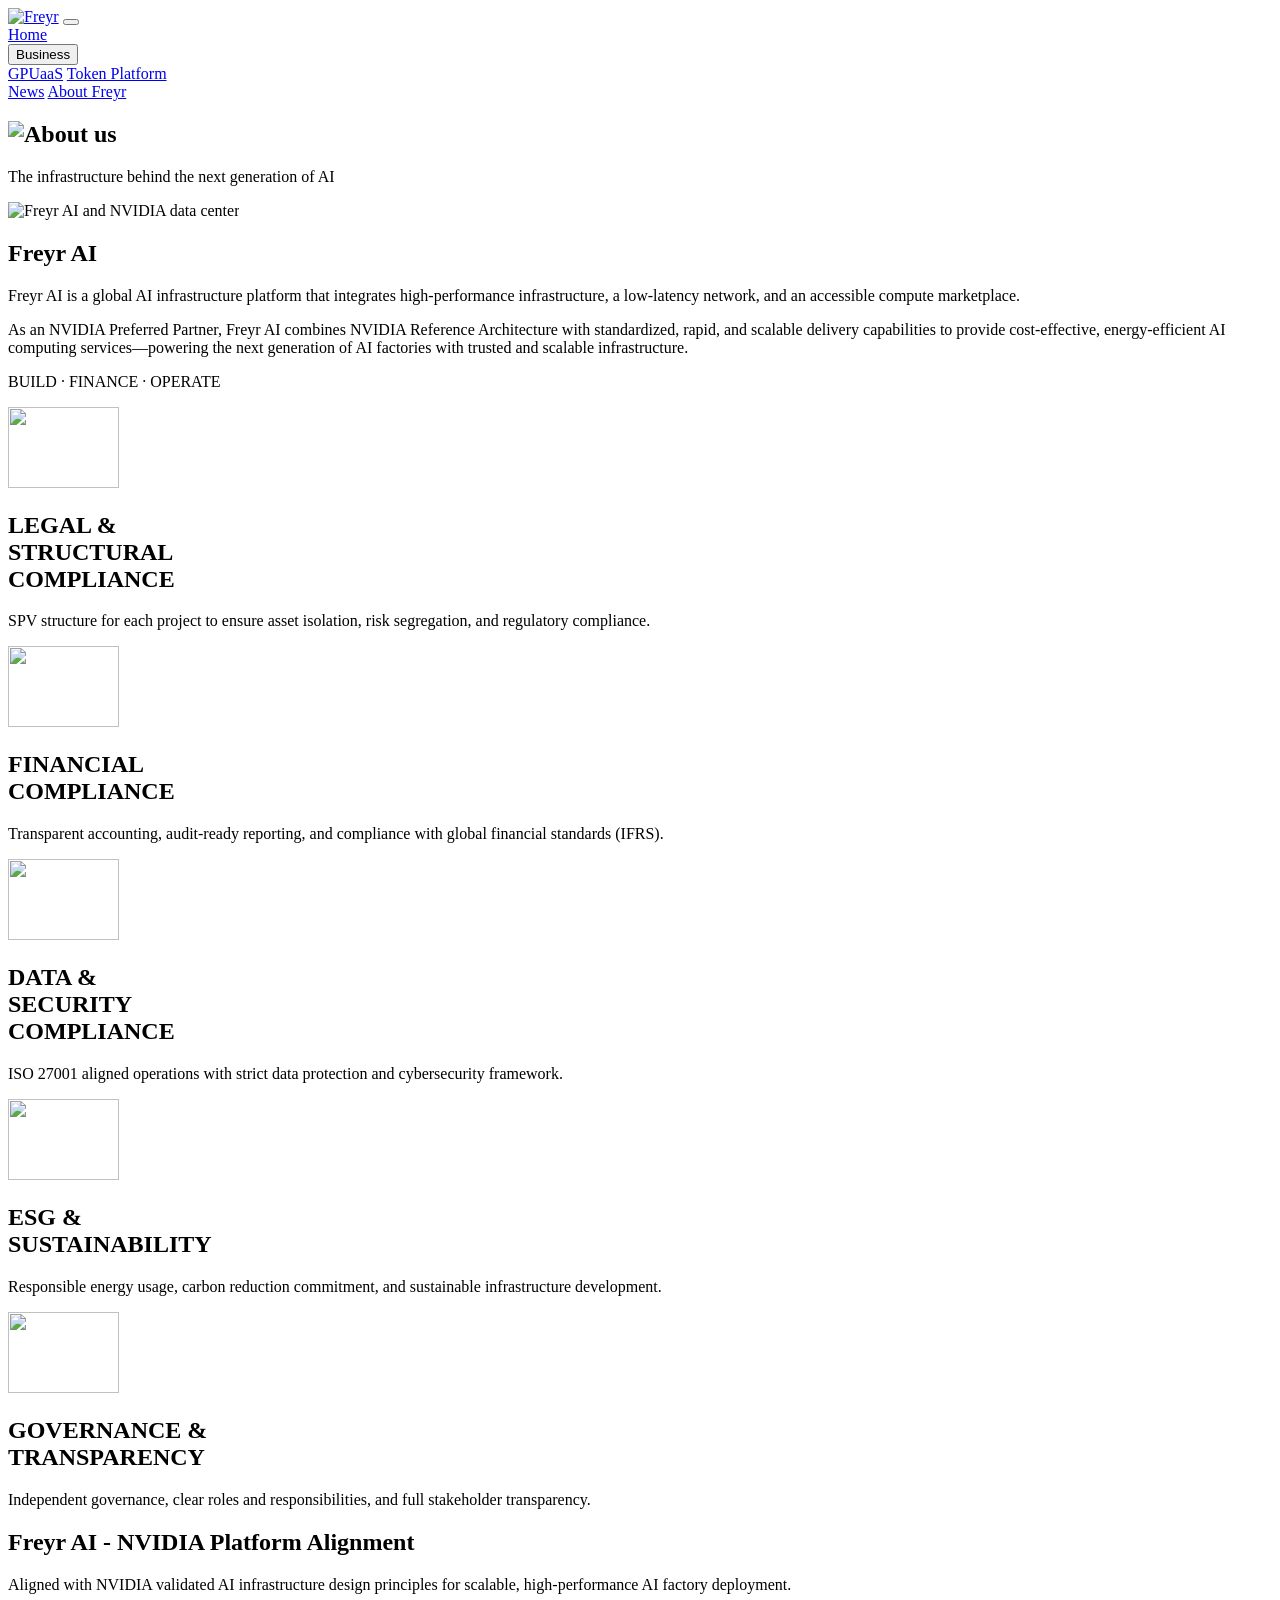
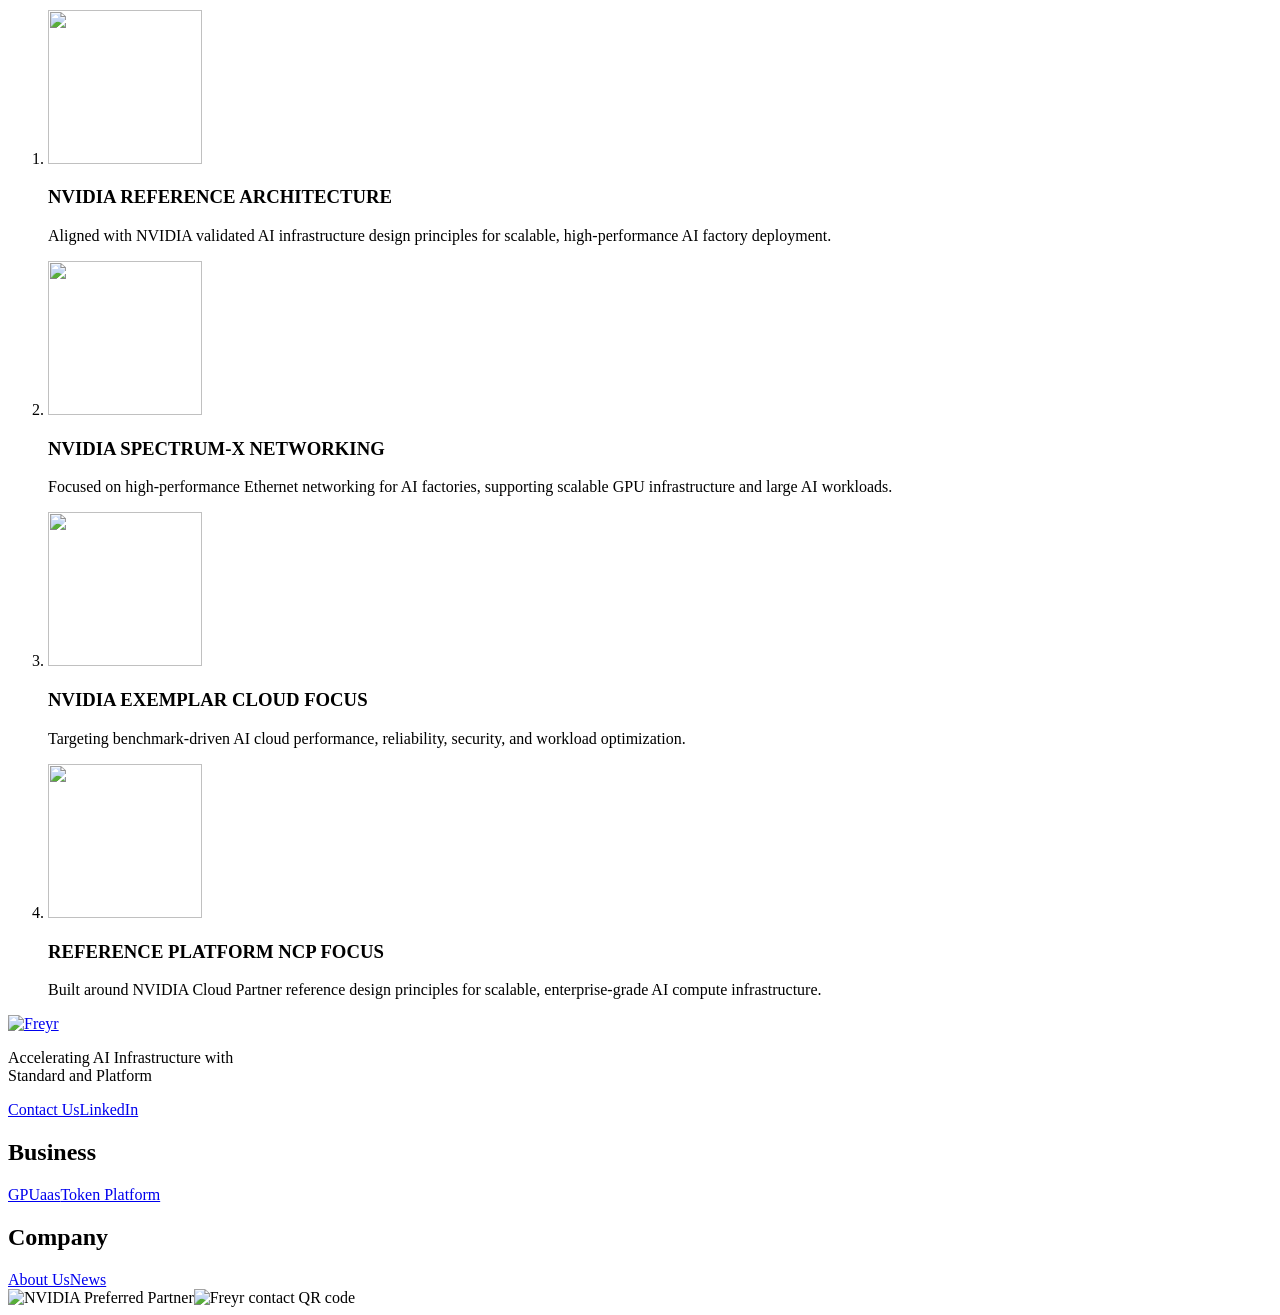
==== about/index.html @ fc3ef9f0 "feat: hide investors navigation links" ====
<!doctype html>
<html lang="en">
  <head>
    <meta charset="UTF-8">
    <meta name="viewport" content="width=device-width, initial-scale=1">
    <meta name="description" content="About Freyr AI and its NVIDIA-aligned infrastructure platform.">
    <title>About Us - Freyr AI</title>
    <link rel="icon" href="../public/favicon-logo.png" type="image/png">
    <link rel="icon" href="../public/favicon-light.png" type="image/png" media="(prefers-color-scheme: light)">
    <link rel="icon" href="../public/favicon-dark.png" type="image/png" media="(prefers-color-scheme: dark)">
    <link rel="stylesheet" href="../styles.css?v=20260804-1">
    <script src="../script.js?v=20260731-1" defer></script>
  </head>
  <body>
    <header class="siteHeader">
      <a class="brand" href="../" aria-label="Freyr home"><img src="../public/design/logo.png" width="250" height="57" alt="Freyr"></a>
      <button class="menuToggle" type="button" aria-expanded="false" aria-controls="main-navigation" aria-label="Open navigation"><span></span><span></span><span></span></button>
      <nav id="main-navigation" aria-label="Main navigation">
        <a href="../">Home</a>
        <div class="navBusiness">
          <button class="businessToggle" type="button" aria-expanded="false">Business <span aria-hidden="true"></span></button>
          <div class="businessSubnav">
            <a href="../business/gpuaas/">GPUaaS</a>
            <a href="https://www.token-exchange-ai.com/" target="_blank" rel="noopener">Token Platform</a>
          </div>
        </div>
        <a href="../news/">News</a>
        <a class="active" href="./">About Freyr</a>
      </nav>
    </header>
    <main>
      <section class="pageIntro aboutIntro">
        <div class="pageTitleLockup">
          <h1 class="imageTitle"><img src="../public/design/about-us-title.png" width="559" height="77" alt="About us"></h1>
          <p class="pageTitleTagline">The infrastructure behind the next generation of AI</p>
        </div>
      </section>
      <section class="aboutOverview contentWidth">
        <img src="../public/design/about-building.jpg" width="558" height="624" alt="Freyr AI and NVIDIA data center" loading="eager">
        <div>
          <h2>Freyr AI</h2>
          <p>Freyr AI is a global AI infrastructure platform that integrates high-performance infrastructure, a low-latency network, and an accessible compute marketplace.</p>
          <p>As an NVIDIA Preferred Partner, Freyr AI combines NVIDIA Reference Architecture with standardized, rapid, and scalable delivery capabilities to provide cost-effective, energy-efficient AI computing services—powering the next generation of AI factories with trusted and scalable infrastructure.</p>
          <p class="letterline">BUILD · FINANCE · OPERATE</p>
        </div>
      </section>
      <section class="complianceBand" aria-label="Compliance and governance">
        <article><img src="../public/design/compliance-legal.png" width="111" height="81" alt=""><h2>LEGAL &amp;<br>STRUCTURAL<br>COMPLIANCE</h2><p>SPV structure for each project to ensure asset isolation, risk segregation, and regulatory compliance.</p></article>
        <article><img src="../public/design/compliance-financial.png" width="111" height="81" alt=""><h2>FINANCIAL<br>COMPLIANCE</h2><p>Transparent accounting, audit-ready reporting, and compliance with global financial standards (IFRS).</p></article>
        <article><img src="../public/design/compliance-security.png" width="111" height="81" alt=""><h2>DATA &amp;<br>SECURITY<br>COMPLIANCE</h2><p>ISO 27001 aligned operations with strict data protection and cybersecurity framework.</p></article>
        <article><img src="../public/design/compliance-esg.png" width="111" height="81" alt=""><h2>ESG &amp;<br>SUSTAINABILITY</h2><p>Responsible energy usage, carbon reduction commitment, and sustainable infrastructure development.</p></article>
        <article><img src="../public/design/compliance-governance.png" width="111" height="81" alt=""><h2>GOVERNANCE &amp;<br>TRANSPARENCY</h2><p>Independent governance, clear roles and responsibilities, and full stakeholder transparency.</p></article>
      </section>
      <section class="alignment contentWidth">
        <h2>Freyr AI - NVIDIA Platform Alignment</h2>
        <p>Aligned with NVIDIA validated AI infrastructure design principles for scalable, high-performance AI factory deployment.</p>
        <ol>
          <li><img src="../public/design/alignment-architecture.png" width="154" height="154" alt=""><div><h3>NVIDIA REFERENCE ARCHITECTURE</h3><p>Aligned with NVIDIA validated AI infrastructure design principles for scalable, high-performance AI factory deployment.</p></div></li>
          <li><img src="../public/design/alignment-network.png" width="154" height="154" alt=""><div><h3>NVIDIA SPECTRUM-X NETWORKING</h3><p>Focused on high-performance Ethernet networking for AI factories, supporting scalable GPU infrastructure and large AI workloads.</p></div></li>
          <li><img src="../public/design/alignment-cloud.png" width="154" height="154" alt=""><div><h3>NVIDIA EXEMPLAR CLOUD FOCUS</h3><p>Targeting benchmark-driven AI cloud performance, reliability, security, and workload optimization.</p></div></li>
          <li><img src="../public/design/alignment-platform.png" width="154" height="154" alt=""><div><h3>REFERENCE PLATFORM NCP FOCUS</h3><p>Built around NVIDIA Cloud Partner reference design principles for scalable, enterprise-grade AI compute infrastructure.</p></div></li>
        </ol>
      </section>
    </main>
    <footer class="siteFooter">
      <div class="footerLead"><a href="../"><img src="../public/design/logo-white.png" width="379" height="87" alt="Freyr"></a><p>Accelerating AI Infrastructure with<br>Standard and Platform</p><div class="footerActions"><a href="mailto:contactus@freyrtech.ai">Contact Us</a><a href="https://www.linkedin.com/company/freyr-technology-ai/posts/?feedView=all&amp;viewAsMember=true" target="_blank" rel="noopener">LinkedIn</a></div></div>
      <div class="footerColumn"><h2>Business</h2><a href="../business/gpuaas/">GPUaas</a><a href="https://www.token-exchange-ai.com/" target="_blank" rel="noopener">Token Platform</a></div>
      <div class="footerColumn"><h2>Company</h2><a href="./">About Us</a><a href="../news/">News</a></div>
      <div class="footerPartner"><img class="footerPartnerBadge" src="../public/design/footer-partner.png" width="345" height="132" alt="NVIDIA Preferred Partner" loading="lazy"><img class="footerQr" src="../public/design/contact-qr.jpg" width="345" height="342" alt="Freyr contact QR code" loading="lazy"></div>
    </footer>
  </body>
</html>
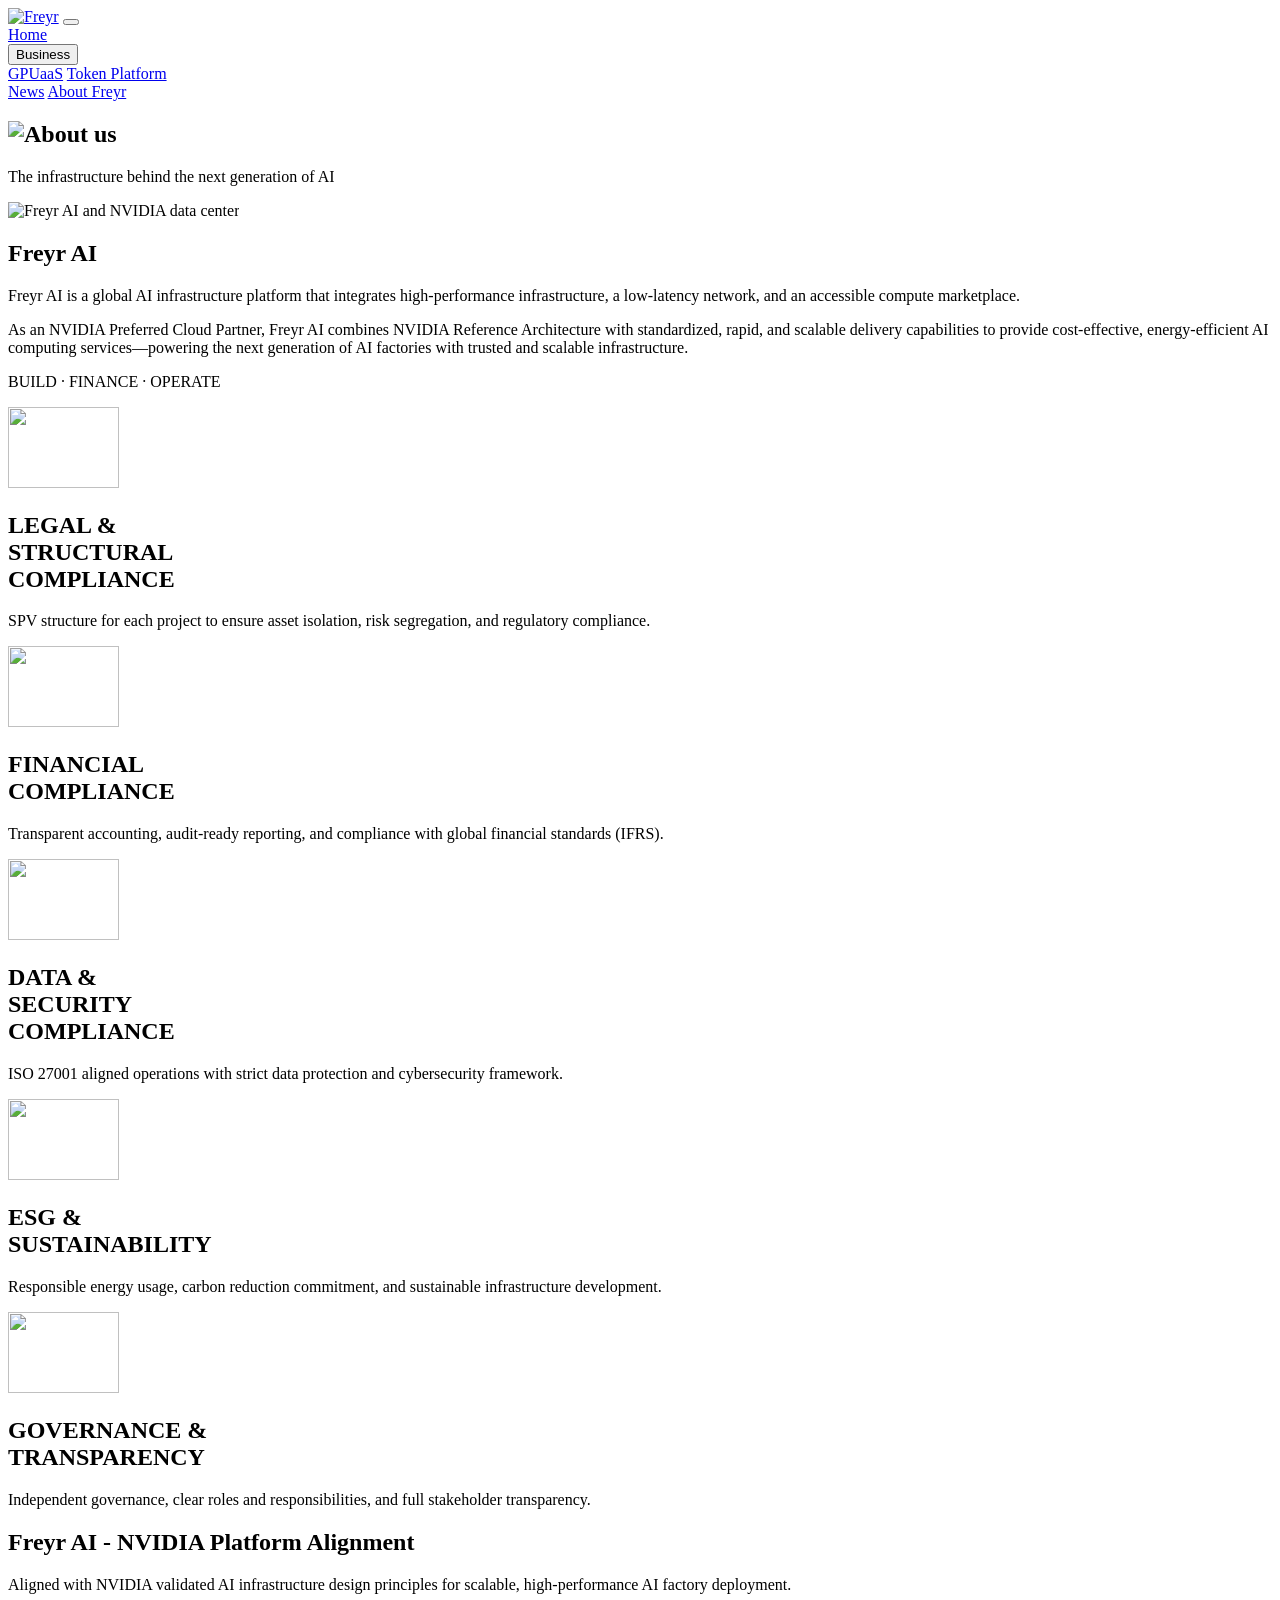
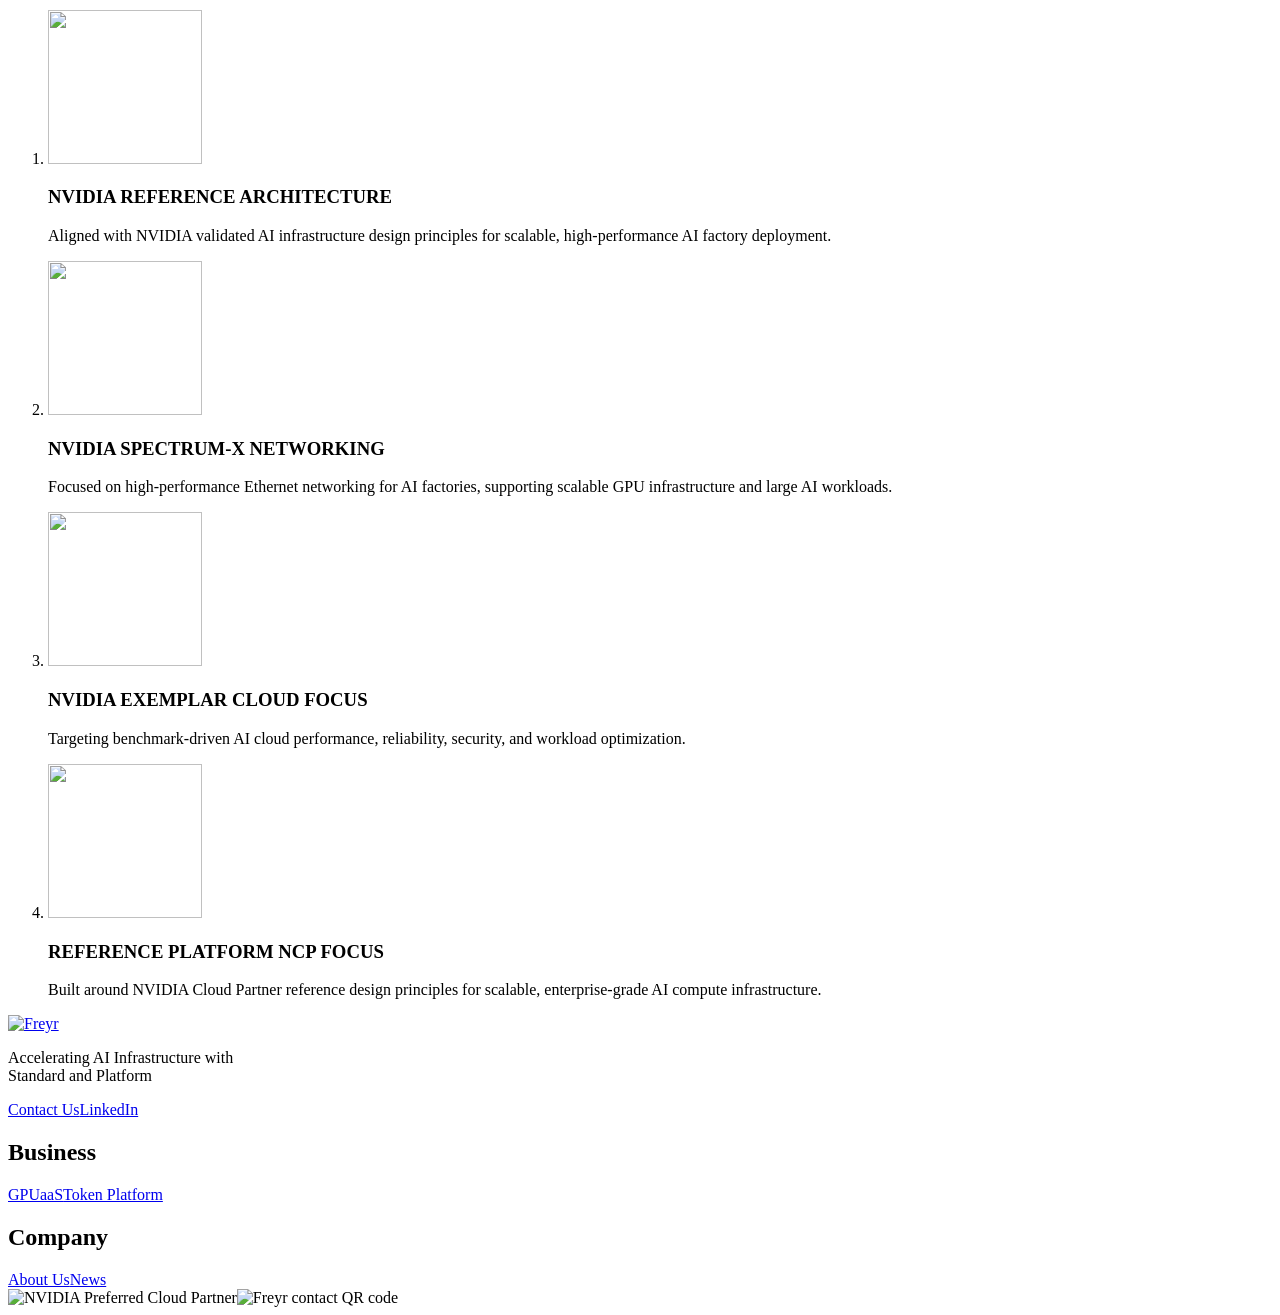
==== commit 127bb01a: "fix: unify NCP tier wording (P1) and correct GPUaaS spelling (P2) - P1: standardize 'NVIDIA Preferre" ====
--- a/about/index.html
+++ b/about/index.html
@@ -40,7 +40,7 @@
         <div>
           <h2>Freyr AI</h2>
           <p>Freyr AI is a global AI infrastructure platform that integrates high-performance infrastructure, a low-latency network, and an accessible compute marketplace.</p>
-          <p>As an NVIDIA Preferred Partner, Freyr AI combines NVIDIA Reference Architecture with standardized, rapid, and scalable delivery capabilities to provide cost-effective, energy-efficient AI computing services—powering the next generation of AI factories with trusted and scalable infrastructure.</p>
+          <p>As an NVIDIA Preferred Cloud Partner, Freyr AI combines NVIDIA Reference Architecture with standardized, rapid, and scalable delivery capabilities to provide cost-effective, energy-efficient AI computing services—powering the next generation of AI factories with trusted and scalable infrastructure.</p>
           <p class="letterline">BUILD · FINANCE · OPERATE</p>
         </div>
       </section>
@@ -64,9 +64,9 @@
     </main>
     <footer class="siteFooter">
       <div class="footerLead"><a href="../"><img src="../public/design/logo-white.png" width="379" height="87" alt="Freyr"></a><p>Accelerating AI Infrastructure with<br>Standard and Platform</p><div class="footerActions"><a href="mailto:contactus@freyrtech.ai">Contact Us</a><a href="https://www.linkedin.com/company/freyr-technology-ai/posts/?feedView=all&amp;viewAsMember=true" target="_blank" rel="noopener">LinkedIn</a></div></div>
-      <div class="footerColumn"><h2>Business</h2><a href="../business/gpuaas/">GPUaas</a><a href="https://www.token-exchange-ai.com/" target="_blank" rel="noopener">Token Platform</a></div>
+      <div class="footerColumn"><h2>Business</h2><a href="../business/gpuaas/">GPUaaS</a><a href="https://www.token-exchange-ai.com/" target="_blank" rel="noopener">Token Platform</a></div>
       <div class="footerColumn"><h2>Company</h2><a href="./">About Us</a><a href="../news/">News</a></div>
-      <div class="footerPartner"><img class="footerPartnerBadge" src="../public/design/footer-partner.png" width="345" height="132" alt="NVIDIA Preferred Partner" loading="lazy"><img class="footerQr" src="../public/design/contact-qr.jpg" width="345" height="342" alt="Freyr contact QR code" loading="lazy"></div>
+      <div class="footerPartner"><img class="footerPartnerBadge" src="../public/design/footer-partner.png" width="345" height="132" alt="NVIDIA Preferred Cloud Partner" loading="lazy"><img class="footerQr" src="../public/design/contact-qr.jpg" width="345" height="342" alt="Freyr contact QR code" loading="lazy"></div>
     </footer>
   </body>
 </html>
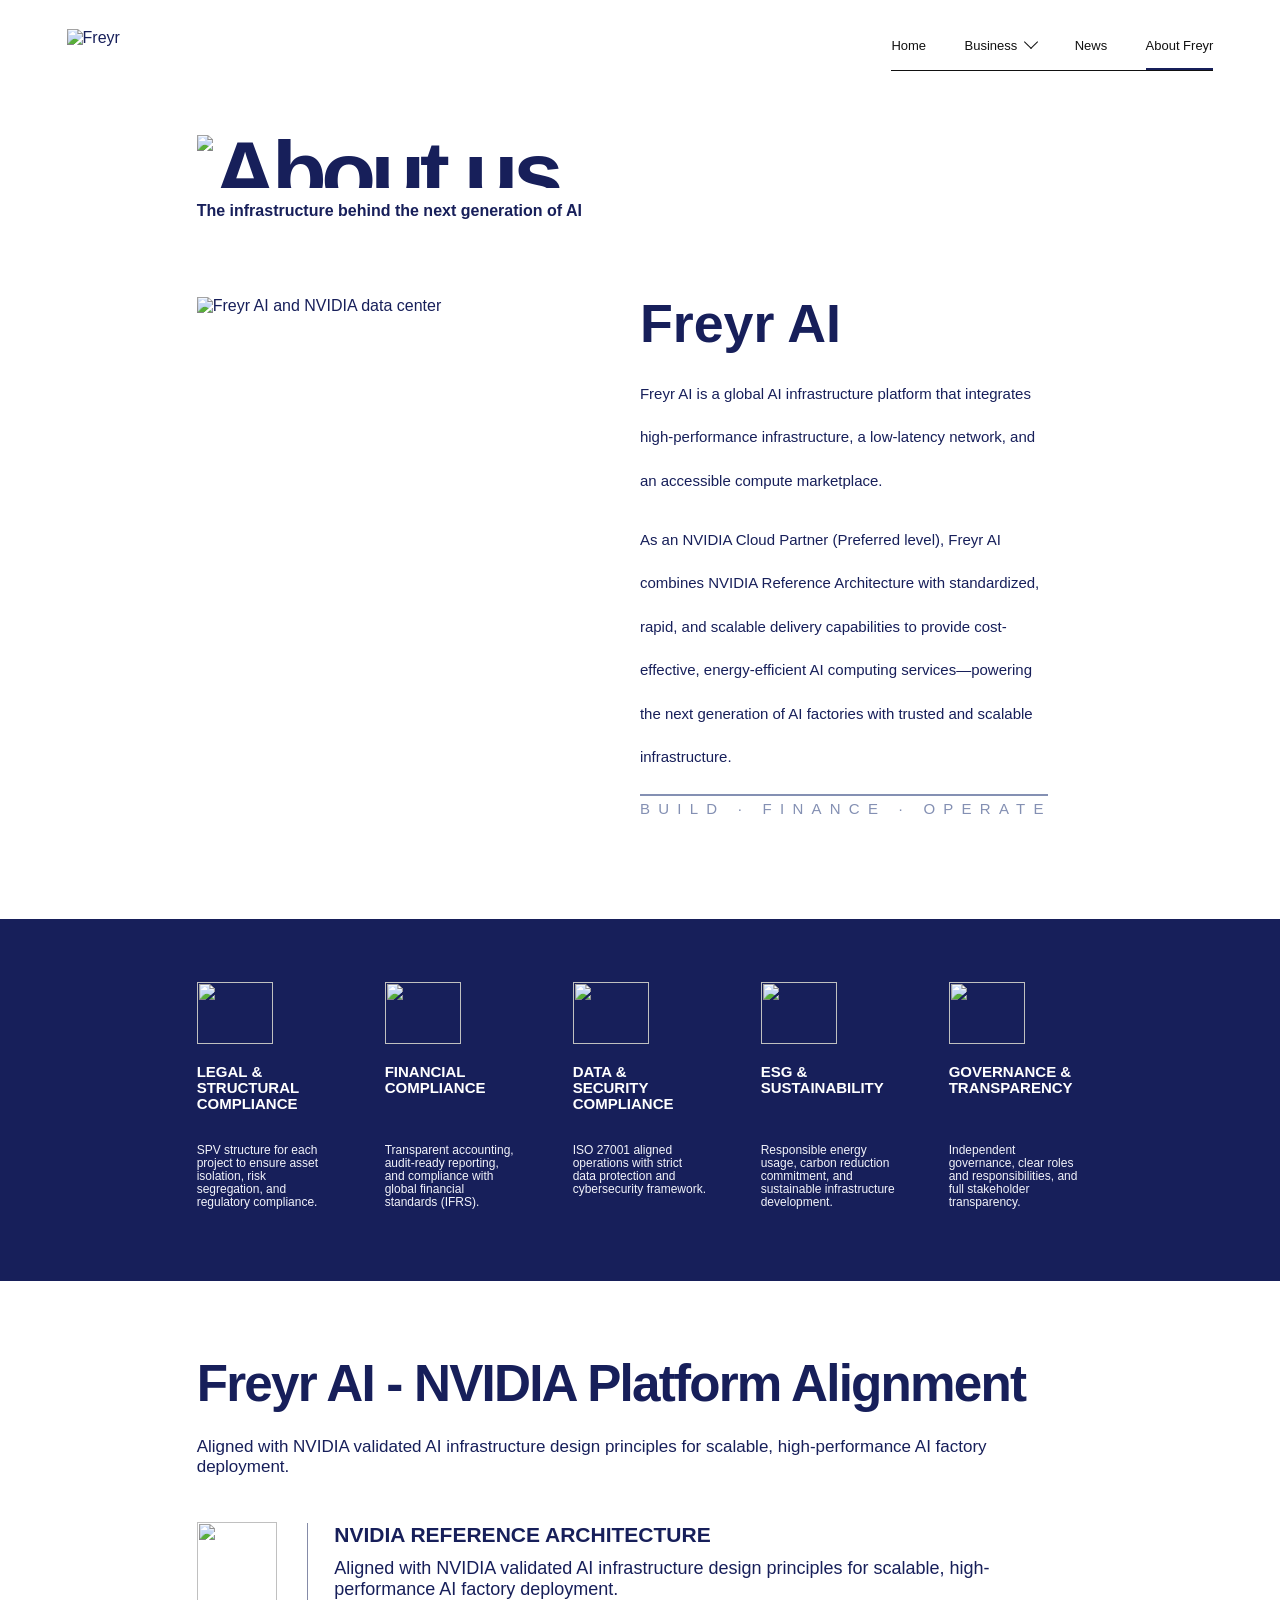
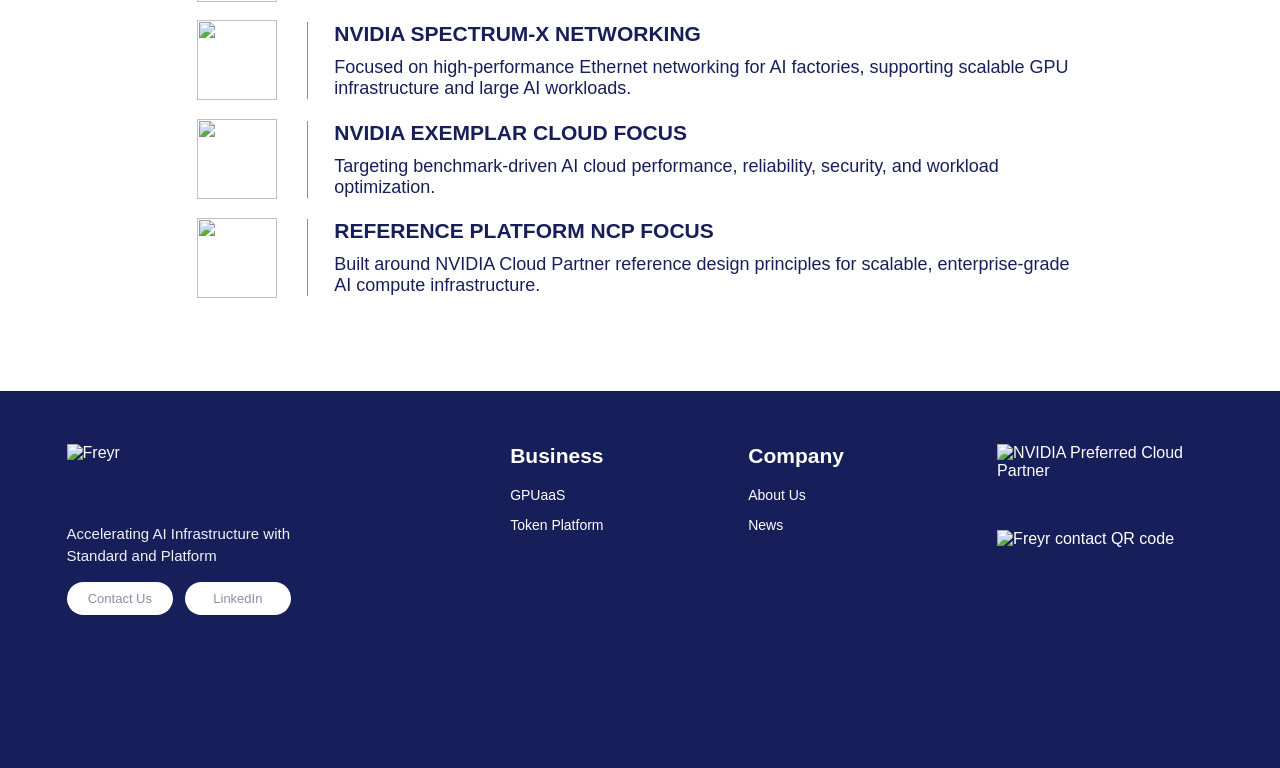
==== commit 9320af34: "Update About page partner wording to NVIDIA Cloud Partner (Preferred level)" ====
--- a/about/index.html
+++ b/about/index.html
@@ -40,7 +40,7 @@
         <div>
           <h2>Freyr AI</h2>
           <p>Freyr AI is a global AI infrastructure platform that integrates high-performance infrastructure, a low-latency network, and an accessible compute marketplace.</p>
-          <p>As an NVIDIA Preferred Cloud Partner, Freyr AI combines NVIDIA Reference Architecture with standardized, rapid, and scalable delivery capabilities to provide cost-effective, energy-efficient AI computing services—powering the next generation of AI factories with trusted and scalable infrastructure.</p>
+          <p>As an NVIDIA Cloud Partner (Preferred level), Freyr AI combines NVIDIA Reference Architecture with standardized, rapid, and scalable delivery capabilities to provide cost-effective, energy-efficient AI computing services—powering the next generation of AI factories with trusted and scalable infrastructure.</p>
           <p class="letterline">BUILD · FINANCE · OPERATE</p>
         </div>
       </section>
--- a/styles.css
+++ b/styles.css
@@ -0,0 +1,1208 @@
+/* Alimama Agile © Taobao (China) Software Co., Ltd.; see public/fonts/AlimamaAgileVF-LICENSE.txt. */
+@font-face {
+  font-family: "Alimama Agile";
+  src: url("./public/fonts/AlimamaAgileVF-Upright.woff2") format("woff2");
+  font-style: normal;
+  font-weight: 100 700;
+  font-display: swap;
+}
+
+:root {
+  --ink: #171f5a;
+  --ink-deep: #11194e;
+  --muted: #626987;
+  --soft: #f1f2f7;
+  --line: #d7d9e4;
+  --page: min(100% - 104px, 1330px);
+}
+
+* { box-sizing: border-box; }
+html { scroll-behavior: smooth; }
+body {
+  margin: 0;
+  background: #fff;
+  color: var(--ink);
+  font-family: "Alimama Agile", Arial, Helvetica, sans-serif;
+  font-style: normal;
+  font-weight: 300;
+  font-variation-settings: "slnt" 0;
+  -webkit-font-smoothing: antialiased;
+}
+a { color: inherit; text-decoration: none; }
+button { color: inherit; font: inherit; font-weight: 400; }
+h1, h2, h3, strong, b { font-weight: 700; }
+em, i { font-variation-settings: "slnt" 12; }
+img { display: block; max-width: 100%; }
+.contentWidth { width: var(--page); margin-inline: auto; }
+
+.siteHeader {
+  position: relative;
+  z-index: 50;
+  display: grid;
+  min-height: 150px;
+  grid-template-columns: 1fr auto;
+  align-items: start;
+  padding: 0 max(5.2vw, 32px);
+  background: #fff;
+}
+.brand { margin-top: 43px; }
+.brand img { width: 250px; height: auto; }
+.siteHeader nav {
+  display: flex;
+  min-height: 68px;
+  align-items: flex-start;
+  gap: clamp(34px, 3vw, 64px);
+  margin-top: 33px;
+  border-bottom: 1px solid #111;
+  font-weight: 400;
+}
+.siteHeader nav > a,
+.businessToggle {
+  display: flex;
+  min-height: 68px;
+  align-items: center;
+  padding: 0;
+  border: 0;
+  border-bottom: 2px solid transparent;
+  background: transparent;
+  color: #111;
+  cursor: pointer;
+  font-size: 16px;
+  white-space: nowrap;
+}
+.siteHeader nav > a:hover,
+.siteHeader nav > a:focus-visible,
+.siteHeader nav > a.active,
+.activeGroup > .businessToggle { border-bottom-color: var(--ink); }
+.navBusiness { position: relative; }
+.businessToggle { gap: 9px; }
+.businessToggle span {
+  width: 10px;
+  height: 10px;
+  border-right: 1.5px solid currentColor;
+  border-bottom: 1.5px solid currentColor;
+  transform: translateY(-3px) rotate(45deg);
+  transition: transform .2s ease;
+}
+.businessToggle[aria-expanded="true"] span { transform: translateY(3px) rotate(225deg); }
+.businessSubnav {
+  position: absolute;
+  top: calc(100% + 1px);
+  left: 50%;
+  display: grid;
+  min-width: 190px;
+  padding: 12px 0;
+  border: 1px solid #e1e2e8;
+  border-radius: 0 0 7px 7px;
+  opacity: 0;
+  visibility: hidden;
+  background: rgba(255, 255, 255, .98);
+  box-shadow: 0 14px 28px rgba(21, 30, 83, .1);
+  pointer-events: none;
+  transform: translate(-50%, -7px);
+  transition: opacity .18s ease, transform .18s ease, visibility .18s ease;
+}
+.navBusiness.isOpen .businessSubnav {
+  opacity: 1;
+  visibility: visible;
+  pointer-events: auto;
+  transform: translate(-50%, 0);
+}
+.businessSubnav a {
+  padding: 11px 22px;
+  color: #111;
+  font-size: 15px;
+  font-weight: 400;
+  text-align: center;
+}
+.businessSubnav a:hover,
+.businessSubnav a:focus-visible,
+.businessSubnav a.active { background: #f3f4f8; color: var(--ink); }
+.menuToggle { display: none; }
+
+.homeHero {
+  position: relative;
+  min-height: 669px;
+  background-color: #fff;
+  background-image: url("./public/design/home-hero.jpg");
+  background-image: image-set(
+    url("./public/design/home-hero.webp") type("image/webp"),
+    url("./public/design/home-hero.jpg") type("image/jpeg")
+  );
+  background-position: right bottom;
+  background-repeat: no-repeat;
+  background-size: auto max(100%, 34.84vw);
+}
+.homeHeroCopy {
+  width: auto;
+  margin: 0 max(5.2vw, 32px);
+  padding-top: 57px;
+}
+.heroPartner { width: 164px; height: 63px; margin-bottom: 40px; object-fit: contain; }
+.homeHero h1 {
+  display: flex;
+  flex-direction: column;
+  gap: 30px;
+  margin: 0;
+  color: #1f2659;
+  font-size: clamp(34px, 3.75vw, 72px);
+  font-weight: 700;
+  letter-spacing: -.055em;
+  line-height: 1;
+}
+.homeHero h1 span { white-space: nowrap; }
+.pillButton {
+  display: inline-flex;
+  min-width: 177px;
+  min-height: 51px;
+  align-items: center;
+  justify-content: center;
+  margin-top: 45px;
+  border-radius: 999px;
+  background: var(--ink);
+  color: #fff;
+  font-size: 17px;
+  font-weight: 400;
+  transition: transform .2s ease, box-shadow .2s ease;
+}
+.pillButton:hover { transform: translateY(-2px); box-shadow: 0 10px 20px rgba(23, 31, 90, .18); }
+.stats {
+  display: grid;
+  min-height: 280px;
+  grid-template-columns: repeat(3, 1fr);
+  align-items: center;
+  padding: 40px max(5vw, 28px);
+  background: #e7e7e7;
+}
+.stats div { display: grid; justify-items: center; gap: 12px; }
+.stats strong { font-size: clamp(70px, 5vw, 96px); line-height: 1; }
+.stats small { margin-left: 5px; font-size: .47em; }
+.stats span { color: #5e6381; font-size: clamp(18px, 1.35vw, 26px); }
+.pageSection { padding-inline: max(5.2vw, 32px); }
+.capabilities { padding-top: 187px; padding-bottom: 198px; }
+.capabilityGrid {
+  display: grid;
+  width: min(100%, 1400px);
+  grid-template-columns: repeat(3, 1fr);
+  gap: clamp(56px, 5vw, 100px);
+  margin: 0 auto;
+}
+.capabilityCard {
+  position: relative;
+  display: flex;
+  min-height: 613px;
+  flex-direction: column;
+  align-items: center;
+  justify-content: center;
+  padding: 104px 43px 52px;
+  border-radius: 15px;
+  background: linear-gradient(145deg, #f6f6fa, #e8e8ef);
+  text-align: center;
+}
+.capabilityCard > img {
+  position: absolute;
+  top: -78px;
+  left: 50%;
+  width: 185px;
+  height: 154px;
+  object-fit: contain;
+  transform: translateX(-50%);
+}
+.capabilityCard h2 {
+  width: 100%;
+  margin: 0;
+  padding: 0 0 38px;
+  border-bottom: 1px solid #9fa2b6;
+  font-size: clamp(18px, 1.62vw, 31px);
+  line-height: 1.5;
+}
+.capabilityCard p {
+  max-width: 310px;
+  margin: 70px auto 0;
+  color: #4d5477;
+  font-size: clamp(15px, 1.15vw, 22px);
+  line-height: 1.62;
+}
+.presence { padding-top: 18px; padding-bottom: 170px; text-align: center; }
+.presence h2 {
+  margin: 0 0 74px;
+  font-size: clamp(38px, 3.3vw, 62px);
+  font-weight: 700;
+  letter-spacing: -.035em;
+}
+.presence img {
+  width: min(100%, 1548px);
+  height: auto;
+  margin: 0 auto;
+  object-fit: contain;
+}
+.homeNews { padding-top: 25px; padding-bottom: 150px; }
+.homeNews > h2 {
+  margin: 0 0 82px;
+  font-size: clamp(38px, 3.25vw, 62px);
+  font-weight: 700;
+  text-align: center;
+}
+.newsCarouselShell { position: relative; width: min(100%, 1650px); margin: 0 auto; }
+.newsCarousel { overflow: hidden; }
+.newsSlide {
+  display: grid;
+  grid-template-columns: minmax(0, 1.06fr) minmax(0, .94fr);
+  gap: 7vw;
+  align-items: center;
+  min-height: 474px;
+}
+.newsCopy { padding: 30px 0; }
+.newsDate {
+  margin: 0 0 18px;
+  color: #545b7d;
+  font-size: 16px;
+}
+.newsCopy h3 {
+  margin: 0 0 38px;
+  font-size: clamp(30px, 2.35vw, 45px);
+  line-height: 1.14;
+}
+.newsCopy > p:not(.newsDate) {
+  max-width: 740px;
+  margin: 0;
+  color: #363e68;
+  font-size: clamp(17px, 1.22vw, 23px);
+  line-height: 1.38;
+}
+.showMore {
+  display: inline-flex;
+  align-items: center;
+  gap: 7px;
+  margin-top: 70px;
+  color: #777d98;
+  font-size: 16px;
+  font-weight: 400;
+}
+.showMore span {
+  display: grid;
+  width: 17px;
+  height: 17px;
+  place-items: center;
+  border-radius: 50%;
+  background: var(--ink);
+  color: #fff;
+  line-height: 1;
+}
+.newsVisual { overflow: hidden; border-radius: 18px; background: var(--ink-deep); }
+.newsVisual img { width: 100%; aspect-ratio: 1.72; object-fit: cover; }
+.carouselArrow {
+  position: absolute;
+  z-index: 3;
+  top: 50%;
+  display: grid;
+  width: 50px;
+  height: 50px;
+  place-items: center;
+  border: 1px solid #d5d8e4;
+  border-radius: 50%;
+  background: rgba(255, 255, 255, .94);
+  cursor: pointer;
+  transform: translateY(-50%);
+}
+.carouselArrow span {
+  width: 12px;
+  height: 12px;
+  border-top: 2px solid currentColor;
+  border-right: 2px solid currentColor;
+}
+.carouselPrevious span { margin-left: 4px; transform: rotate(-135deg); }
+.carouselNext span { margin-right: 4px; transform: rotate(45deg); }
+.carouselPrevious { left: -70px; }
+.carouselNext { right: -70px; }
+.carouselArrow:disabled { opacity: .35; cursor: default; }
+.carouselStatus { margin: 22px 0 0; color: #7a809d; text-align: center; }
+.archiveLink {
+  display: block;
+  width: fit-content;
+  margin: 32px auto 0;
+  padding-bottom: 5px;
+  border-bottom: 1px solid currentColor;
+  font-size: 15px;
+  font-weight: 400;
+}
+
+.pageIntro h1 {
+  margin: 0;
+  font-size: clamp(48px, 7vw, 132px);
+  letter-spacing: -.06em;
+  line-height: .86;
+}
+.pageTitleLockup {
+  display: grid;
+  width: max-content;
+  max-width: 100%;
+}
+.imageTitle { width: 100%; margin: 0; line-height: 0; }
+.imageTitle img { width: 0; min-width: 100%; max-width: none; height: auto; }
+.pageTitleTagline {
+  width: max-content;
+  max-width: 100%;
+  margin: 14px 0 0;
+  font-size: clamp(16px, 1.2vw, 23px);
+  font-weight: 700;
+  line-height: 1.15;
+}
+.pageIntro > p,
+.pageIntro > h2 {
+  margin: 14px 0 0;
+  font-size: clamp(16px, 1.2vw, 23px);
+  font-weight: 700;
+}
+.aboutIntro { width: min(100% - 104px, 1330px); margin: 0 auto; padding: 52px 0 115px; }
+.aboutOverview {
+  display: grid;
+  grid-template-columns: 558px 1fr;
+  gap: 107px;
+  align-items: start;
+  padding-bottom: 150px;
+}
+.aboutOverview > img { width: 100%; height: auto; }
+.aboutOverview > div {
+  display: flex;
+  width: min(100%, 27.2em);
+  align-self: stretch;
+  flex-direction: column;
+  font-size: 19px;
+}
+.aboutOverview h2 { margin: 0 0 32px; font-size: clamp(48px, 4.2vw, 80px); line-height: 1; }
+.aboutOverview p { margin: 0 0 23px; font-size: 1em; line-height: 3.2; }
+.aboutOverview .letterline {
+  margin-top: auto;
+  margin-bottom: 0;
+  padding-top: 2px;
+  border-top: 2px solid #8490b3;
+  color: #8490b3;
+  letter-spacing: .55em;
+  line-height: 1.4;
+  white-space: nowrap;
+}
+.complianceBand {
+  display: grid;
+  grid-template-columns: repeat(5, 1fr);
+  gap: clamp(34px, 4vw, 80px);
+  padding: 95px max(5.2vw, calc((100vw - 1712px) / 2)) 108px;
+  background: var(--ink);
+  color: #fff;
+}
+.complianceBand article { min-width: 0; }
+.complianceBand img { width: 76px; height: 62px; margin-bottom: 30px; object-fit: contain; object-position: left bottom; }
+.complianceBand h2 { min-height: 84px; margin: 0 0 35px; font-size: 20px; line-height: 1.05; }
+.complianceBand p { margin: 0; color: #f2f3fa; font-size: 15px; line-height: 1.08; }
+.alignment { padding-top: 110px; padding-bottom: 140px; }
+.alignment > h2 { margin: 0 0 36px; font-size: clamp(44px, 4vw, 74px); letter-spacing: -.035em; }
+.alignment > p { margin: 0 0 67px; font-size: 17px; }
+.alignment ol { display: grid; gap: 28px; margin: 0; padding: 0; list-style: none; }
+.alignment li { display: grid; grid-template-columns: 165px 1fr; align-items: center; }
+.alignment li > img { width: 120px; height: 120px; object-fit: contain; }
+.alignment li > div { padding-left: 40px; border-left: 1px solid #858ba8; }
+.alignment h3 { margin: 0 0 11px; font-size: 21px; }
+.alignment li p { margin: 0; font-size: 18px; }
+
+.businessPage { padding-bottom: 88px; }
+.businessIntro { padding-top: 48px; }
+.businessIntro h1 { font-size: clamp(54px, 8vw, 150px); }
+.businessIntro .pageTitleTagline { font-size: clamp(18px, 1.55vw, 29px); }
+.businessIntro p { max-width: 1270px; margin: 24px 0; font-size: clamp(16px, 1.18vw, 22px); line-height: 1.55; }
+.businessIntro > p { font-weight: 300; }
+.businessIntro p:last-child { margin-top: 42px; }
+.businessGallery {
+  display: grid;
+  grid-template-columns: repeat(3, 1fr);
+  gap: 8px;
+  align-items: start;
+  margin-top: 75px;
+}
+.projectLoading { grid-column: 1 / -1; color: var(--muted); text-align: center; }
+.projectCard {
+  position: relative;
+  display: block;
+  overflow: hidden;
+  width: 100%;
+  padding: 0;
+  border: 0;
+  background: #e7e8ed;
+  cursor: pointer;
+  text-align: left;
+}
+.projectCard > img {
+  width: 100%;
+  aspect-ratio: 1.325;
+  object-fit: cover;
+  transition: transform .35s ease;
+}
+.projectOverlay {
+  position: absolute;
+  inset: 0;
+  display: grid;
+  align-content: center;
+  gap: 25px;
+  padding: 28px;
+  opacity: 0;
+  background: rgba(17, 21, 39, .7);
+  color: #fff;
+  text-align: center;
+  transition: opacity .25s ease;
+}
+.projectOverlay strong {
+  font-size: clamp(17px, 1.3vw, 25px);
+  font-weight: 700;
+}
+.projectOverlayFacts {
+  display: grid;
+  grid-template-columns: repeat(2, minmax(0, 1fr));
+  gap: 18px 26px;
+  font-size: clamp(12px, .85vw, 16px);
+  line-height: 1.25;
+}
+.projectCard:hover .projectOverlay,
+.projectCard:focus-visible .projectOverlay { opacity: 1; }
+.projectCard:hover > img,
+.projectCard:focus-visible > img { transform: scale(1.025); }
+.projectCard:focus-visible { outline: 3px solid #7781af; outline-offset: 3px; }
+.projectPager { display: grid; min-height: 92px; place-items: center; }
+.projectPager button {
+  display: grid;
+  width: 88px;
+  height: 70px;
+  place-items: center;
+  padding: 0;
+  border: 0;
+  background: transparent;
+  cursor: pointer;
+}
+.projectPager button > span {
+  position: relative;
+  width: 52px;
+  height: 42px;
+  transition: transform .25s ease;
+}
+.projectPager button > span::before,
+.projectPager button > span::after {
+  position: absolute;
+  left: 50%;
+  width: 34px;
+  height: 34px;
+  border-right: 9px solid #8f94b4;
+  border-bottom: 9px solid #8f94b4;
+  content: "";
+  transform: translateX(-50%) rotate(45deg);
+}
+.projectPager button > span::before { top: -10px; }
+.projectPager button > span::after { top: 7px; }
+.projectPager button.isPrevious > span { transform: rotate(180deg); }
+.projectPager button:focus-visible {
+  border-radius: 10px;
+  outline: 3px solid #7781af;
+  outline-offset: 2px;
+}
+.businessCta { display: grid; justify-items: center; margin-top: 12px; }
+.businessCta a {
+  display: flex;
+  min-width: 306px;
+  min-height: 75px;
+  align-items: center;
+  justify-content: space-between;
+  margin-top: 55px;
+  padding-left: 34px;
+  border-radius: 999px;
+  background: var(--ink);
+  color: #d7d9e5;
+  font-size: 20px;
+  font-weight: 400;
+}
+.businessCta b {
+  display: grid;
+  width: 68px;
+  height: 68px;
+  place-items: center;
+  margin-right: 4px;
+  border-radius: 50%;
+  background: #fff;
+  color: var(--ink);
+  font-size: 55px;
+  font-weight: 400;
+  line-height: 1;
+}
+
+body.hasOpenDialog { overflow: hidden; }
+.projectDialog {
+  width: min(92vw, 1260px);
+  max-width: none;
+  max-height: 100vh;
+  padding: 45px 18px 20px;
+  border: 0;
+  overflow-y: auto;
+  background: transparent;
+  color: var(--ink);
+}
+.projectDialog::backdrop { background: rgba(255, 255, 255, .84); }
+.projectDialogCard {
+  position: relative;
+  padding: 75px 64px 42px;
+  overflow: visible;
+  background: #fff;
+  box-shadow: 8px 13px 24px rgba(20, 25, 52, .35);
+}
+.projectDialogCard::before {
+  position: absolute;
+  top: 0;
+  left: 50%;
+  width: clamp(220px, 17.3vw, 332px);
+  aspect-ratio: 332 / 58;
+  background: url("./public/design/project-modal-top.png") center / contain no-repeat;
+  content: "";
+  transform: translate(-50%, -100%);
+}
+.projectDialogClose {
+  position: absolute;
+  z-index: 2;
+  top: 12px;
+  left: 50%;
+  width: 66px;
+  height: 66px;
+  padding: 0;
+  border: 0;
+  border-radius: 50%;
+  background: var(--ink);
+  cursor: pointer;
+  transform: translateX(-50%);
+}
+.projectDialogClose img { width: 66px; height: 66px; }
+.projectDialogClose:focus-visible { outline: 3px solid #9da5cf; outline-offset: 4px; }
+.projectDialogLayout {
+  display: grid;
+  grid-template-columns: minmax(0, 1.05fr) minmax(310px, .95fr);
+  gap: 30px 56px;
+  align-items: start;
+}
+.projectDialogCopy h2 { margin: 0 0 12px; font-size: clamp(23px, 1.7vw, 32px); }
+.projectDialogLocation { margin: 0 0 24px; color: #6d7390; font-size: 18px; }
+.projectDialogDescription {
+  margin: 0;
+  color: #555d7d;
+  font-size: clamp(15px, 1vw, 19px);
+  line-height: 1.62;
+}
+.projectDialogImage {
+  width: auto;
+  max-width: 100%;
+  max-height: 390px;
+  align-self: center;
+  justify-self: center;
+  object-fit: contain;
+}
+.projectDialogFacts {
+  display: grid;
+  grid-column: 1 / -1;
+  grid-template-columns: repeat(2, minmax(0, 1fr));
+  gap: 15px 42px;
+  margin: 0;
+  color: #525a7a;
+}
+.projectDialogFacts div { display: grid; grid-template-columns: max-content 1fr; gap: 8px; }
+.projectDialogFacts div:first-child { grid-column: 1 / -1; }
+.projectDialogFacts dt {
+  font-size: clamp(14px, .95vw, 18px);
+  text-transform: uppercase;
+}
+.projectDialogFacts dt::after { content: ":"; }
+.projectDialogFacts dd { margin: 0; font-size: clamp(14px, .95vw, 18px); }
+
+.investorsIntro { padding-top: 55px; padding-bottom: 150px; }
+.investorsIntro h1 { font-size: clamp(54px, 8vw, 150px); }
+.yearTimeline,
+.monthTimeline { position: relative; }
+.yearTimeline::before,
+.monthTimeline::before {
+  position: absolute;
+  top: 0;
+  bottom: 0;
+  left: 50%;
+  width: 5px;
+  background: var(--ink);
+  content: "";
+  transform: translateX(-50%);
+}
+.yearTimeline { display: grid; gap: 90px; padding-bottom: 120px; }
+.yearTimeline article {
+  position: relative;
+  display: grid;
+  grid-template-columns: 1fr 1fr;
+  align-items: center;
+  gap: 80px;
+}
+.yearTimeline article::after,
+.monthTimeline article::after {
+  position: absolute;
+  top: 50%;
+  left: 50%;
+  width: 25px;
+  height: 25px;
+  border-radius: 50%;
+  background: #292872;
+  content: "";
+  transform: translate(-50%, -50%);
+}
+.yearTimeline h2 { margin: 0; font-size: clamp(58px, 5.8vw, 108px); text-align: center; }
+.timelineCard {
+  padding: 24px 38px;
+  border: 1px solid #d9dce7;
+  border-radius: 12px;
+  background: #fff;
+  box-shadow: 7px 8px 13px rgba(25, 33, 75, .2);
+}
+.timelineCard h3 { margin: 0 0 10px; font-size: 26px; }
+.timelineCard p { margin: 0 0 17px; color: #4d5579; font-size: 20px; line-height: 1.18; }
+.timelineCard p:last-child { margin-bottom: 0; }
+.tag {
+  display: inline-block;
+  margin: 2px 0 8px;
+  padding: 3px 12px;
+  border: 1px solid #b9c6d8;
+  border-radius: 999px;
+  background: #eef5fb;
+  color: #425073;
+  font-size: 12px;
+  font-weight: 400;
+}
+.scaleBanner { position: relative; z-index: 2; padding: 48px 0; background: #f0f1f6; }
+.scaleBanner > div { display: grid; grid-template-columns: 1fr 1fr; align-items: center; gap: 80px; }
+.scaleBanner strong { font-size: clamp(64px, 5.8vw, 112px); text-align: center; }
+.scaleBanner h2 { margin: 0 0 18px; font-size: 45px; }
+.scaleBanner p { margin: 0; color: #515978; font-size: 17px; line-height: 1.2; }
+.monthTimeline { padding-top: 100px; padding-bottom: 150px; }
+.monthTimeline article {
+  position: relative;
+  display: grid;
+  min-height: 360px;
+  grid-template-columns: 1fr 1fr;
+  gap: 80px;
+  align-items: center;
+  padding-block: 50px;
+}
+.monthTimeline article::after { top: 50%; }
+.monthTimeline article:last-child::before {
+  position: absolute;
+  z-index: 1;
+  top: 50%;
+  bottom: -150px;
+  left: 50%;
+  width: 9px;
+  background: #fff;
+  content: "";
+  transform: translateX(-50%);
+}
+.monthTimeline article:last-child::after { z-index: 2; }
+.monthTimeline h2 { margin: 0; font-size: 30px; text-align: center; }
+.monthRight h2 { grid-column: 1; }
+.monthRight .timelineCard { grid-column: 2; }
+.monthLeft .timelineCard { grid-column: 1; grid-row: 1; }
+.monthLeft h2 { grid-column: 2; grid-row: 1; }
+.monthTimeline .timelineCard { width: min(100%, 555px); }
+.monthLeft .timelineCard { justify-self: end; }
+.monthRight .timelineCard { justify-self: start; }
+
+.newsArchivePage { width: var(--page); margin: 0 auto; padding: 45px 0 120px; }
+.newsArchivePage > .pageTitleLockup { margin-bottom: 85px; }
+.newsArchivePage .archiveTagline { font-size: 18px; }
+.newsArchiveGrid { display: grid; }
+.newsArchiveCard {
+  display: grid;
+  grid-template-columns: 1.05fr .95fr;
+  gap: 7vw;
+  align-items: center;
+  padding: 75px 0;
+  border-bottom: 1px solid var(--line);
+}
+.newsArchiveCard:first-child { padding-top: 0; }
+.newsArchiveCard:last-child { border-bottom: 0; }
+.newsArchiveCard .newsCardImage { grid-column: 2; grid-row: 1; }
+.newsArchiveCard .newsCardImage img { width: 100%; aspect-ratio: 1.72; border-radius: 18px; object-fit: cover; }
+.newsArchiveCard .newsCardCopy { grid-column: 1; grid-row: 1; }
+.newsArchiveCard h2 { margin: 0 0 30px; font-size: clamp(28px, 2.6vw, 46px); line-height: 1.08; }
+.newsArchiveCard .newsSummary { margin: 0; color: #3d456e; font-size: 18px; line-height: 1.35; }
+
+.articlePage { min-height: 100vh; }
+.article { width: min(100% - 48px, 940px); margin: 0 auto; padding: 70px 0 120px; }
+.articleMeta { margin: 0 0 20px; color: #747a98; font-size: 14px; letter-spacing: .08em; }
+.article > h1 { margin: 0; font-size: clamp(44px, 5vw, 76px); letter-spacing: -.045em; line-height: 1.02; }
+.articleSummary { margin: 28px 0 0; color: #515979; font-size: 21px; line-height: 1.55; }
+.articleCover { width: 100%; max-height: 600px; margin: 52px 0; border-radius: 16px; object-fit: cover; }
+.articleBody { color: #30375d; font-size: 18px; line-height: 1.8; }
+.articleBody h2 { margin: 2em 0 .7em; font-size: 36px; line-height: 1.2; }
+.articleBody h3 { margin: 1.8em 0 .6em; font-size: 27px; }
+.articleBody img { max-width: 100%; height: auto; margin: 2em auto; border-radius: 12px; object-fit: contain; }
+.articleBody .articleImageSmall { width: 400px; }
+.articleBody .articleImageMedium { width: 680px; }
+.articleBody .articleImageFull { width: 100%; }
+.articleBody a { text-decoration: underline; text-underline-offset: 3px; }
+.articleBody blockquote { margin: 2em 0; padding-left: 22px; border-left: 3px solid var(--ink); }
+.articleBody pre { overflow-x: auto; padding: 20px; border-radius: 10px; background: var(--soft); font: 14px/1.6 monospace; }
+
+.siteFooter {
+  display: grid;
+  grid-template-columns: 1.65fr .7fr .75fr 1fr;
+  gap: clamp(50px, 7vw, 130px);
+  min-height: 565px;
+  align-content: center;
+  padding: 70px max(5.2vw, 32px);
+  background: var(--ink);
+  color: #fff;
+}
+.footerLead > a img { width: 379px; height: auto; }
+.footerLead p { margin: 32px 0 23px; color: #f0f1f7; font-size: 19px; line-height: 1.45; }
+.footerActions { display: flex; gap: 17px; }
+.footerActions a {
+  display: grid;
+  min-width: 160px;
+  min-height: 49px;
+  place-items: center;
+  border-radius: 999px;
+  background: #fff;
+  color: #8a8fa8;
+  font-size: 16px;
+  font-weight: 400;
+}
+.footerColumn { display: flex; flex-direction: column; gap: 21px; }
+.footerColumn h2 { margin: 0 0 5px; font-size: 28px; }
+.footerColumn a { font-size: 18px; font-weight: 400; }
+.footerPartner { display: grid; justify-items: start; gap: 22px; }
+.footerPartnerBadge { width: 280px; height: auto; }
+.footerQr { width: 280px; height: auto; object-fit: contain; }
+
+@media (min-width: 821px) and (max-width: 1600px) {
+  :root { --page: min(100% - 5.42vw, 1330px); }
+  .siteHeader {
+    min-height: clamp(80px, 7.8125vw, 125px);
+    padding-inline: 5.2vw;
+  }
+  .brand { margin-top: clamp(22px, 2.24vw, 36px); }
+  .brand img { width: clamp(130px, 13.02vw, 208px); }
+  .siteHeader nav {
+    min-height: clamp(48px, 3.54vw, 57px);
+    gap: clamp(22px, 3vw, 48px);
+    margin-top: clamp(20px, 1.72vw, 28px);
+  }
+  .siteHeader nav > a,
+  .businessToggle {
+    min-height: clamp(48px, 3.54vw, 57px);
+    font-size: clamp(13px, .833vw, 15px);
+  }
+  .businessSubnav { min-width: clamp(150px, 9.9vw, 180px); }
+  .businessSubnav a { padding: .57vw 1.15vw; font-size: clamp(13px, .78vw, 15px); }
+  .homeHero { min-height: 34.84vw; }
+  .homeHeroCopy {
+    padding-top: 2.97vw;
+  }
+  .heroPartner {
+    margin-bottom: 2.08vw;
+  }
+  .homeHero h1 { gap: 1.56vw; }
+  .pillButton {
+    min-width: 9.22vw;
+    min-height: 2.66vw;
+    margin-top: 2.34vw;
+    font-size: clamp(13px, .885vw, 16px);
+  }
+  .stats {
+    min-height: 14.58vw;
+    padding-block: 2.08vw;
+  }
+  .stats div { gap: .625vw; }
+  .capabilities {
+    padding-top: 9.74vw;
+    padding-bottom: 10.31vw;
+  }
+  .capabilityGrid { gap: 5.2vw; }
+  .capabilityCard {
+    min-height: max(360px, 31.93vw);
+    padding: 5.42vw 2.24vw 2.71vw;
+    border-radius: .78vw;
+  }
+  .capabilityCard > img {
+    top: -4.06vw;
+    width: 9.64vw;
+    height: 8.02vw;
+  }
+  .capabilityCard h2 { padding-bottom: 1.98vw; }
+  .capabilityCard p { margin-top: 3.65vw; }
+  .presence {
+    padding-top: .94vw;
+    padding-bottom: 8.85vw;
+  }
+  .presence h2 { margin-bottom: 3.85vw; }
+  .homeNews {
+    padding-top: 1.3vw;
+    padding-bottom: 7.81vw;
+  }
+  .homeNews > h2 { margin-bottom: 4.27vw; }
+  .newsSlide { min-height: 24.69vw; }
+  .newsCopy { padding-block: 1.56vw; }
+  .newsCopy h3 { margin-bottom: 1.98vw; }
+  .showMore { margin-top: 3.65vw; }
+  .carouselPrevious { left: -3.65vw; }
+  .carouselNext { right: -3.65vw; }
+  .aboutIntro {
+    width: var(--page);
+    padding-top: 2.71vw;
+    padding-bottom: 5.99vw;
+  }
+  .aboutOverview {
+    grid-template-columns: minmax(340px, 29.06vw) 1fr;
+    gap: 5.57vw;
+    padding-bottom: 7.81vw;
+  }
+  .aboutOverview h2 { margin-bottom: 1.67vw; }
+  .aboutOverview > div { font-size: clamp(15px, .99vw, 18px); }
+  .aboutOverview p {
+    margin-bottom: 1.2vw;
+    font-size: 1em;
+    line-height: 2.9;
+  }
+  .complianceBand {
+    gap: 4.17vw;
+    padding-top: 4.95vw;
+    padding-bottom: 5.63vw;
+  }
+  .complianceBand img { margin-bottom: 1.56vw; }
+  .complianceBand h2 {
+    min-height: 4.38vw;
+    margin-bottom: 1.82vw;
+    font-size: clamp(15px, 1.04vw, 19px);
+  }
+  .complianceBand p { font-size: clamp(12px, .78vw, 14px); }
+  .alignment {
+    padding-top: 5.73vw;
+    padding-bottom: 7.29vw;
+  }
+  .alignment > h2 { margin-bottom: 1.88vw; }
+  .alignment > p { margin-bottom: 3.49vw; }
+  .alignment ol { gap: 1.46vw; }
+  .alignment li { grid-template-columns: 8.59vw 1fr; }
+  .alignment li > img { width: 6.25vw; height: 6.25vw; }
+  .alignment li > div { padding-left: 2.08vw; }
+  .businessPage { padding-bottom: 4.58vw; }
+  .businessIntro { padding-top: 2.5vw; }
+  .businessIntro p { margin-block: 1.25vw; }
+  .businessIntro p:last-child { margin-top: 2.19vw; }
+  .businessGallery { margin-top: 3.91vw; }
+  .businessCta a {
+    min-width: 15.94vw;
+    min-height: 3.91vw;
+    margin-top: 2.86vw;
+    padding-left: 1.77vw;
+  }
+  .businessCta b { width: 3.54vw; height: 3.54vw; }
+  .investorsIntro {
+    padding-top: 2.86vw;
+    padding-bottom: 7.81vw;
+  }
+  .yearTimeline { gap: 4.69vw; padding-bottom: 6.25vw; }
+  .yearTimeline article { gap: 4.17vw; }
+  .timelineCard { padding: 1.25vw 1.98vw; }
+  .timelineCard h3 { font-size: clamp(19px, 1.35vw, 25px); }
+  .timelineCard p { font-size: clamp(15px, 1.04vw, 19px); }
+  .scaleBanner { padding-block: 2.5vw; }
+  .monthTimeline { padding-top: 5.21vw; padding-bottom: 7.81vw; }
+  .monthTimeline article {
+    min-height: 18.75vw;
+    gap: 4.17vw;
+    padding-block: 2.6vw;
+  }
+  .monthTimeline article:last-child::before { bottom: -7.81vw; }
+  .newsArchivePage { padding-top: 2.34vw; padding-bottom: 6.25vw; }
+  .newsArchivePage > .pageTitleLockup { margin-bottom: 4.43vw; }
+  .newsArchiveCard { padding-block: 3.91vw; }
+  .siteFooter {
+    min-height: 29.43vw;
+    gap: 6.77vw;
+    padding-block: 3.65vw;
+  }
+  .footerLead > a img { width: 19.74vw; }
+  .footerLead p {
+    margin: 1.67vw 0 1.2vw;
+    font-size: clamp(15px, .99vw, 18px);
+  }
+  .footerActions { gap: .89vw; }
+  .footerActions a {
+    min-width: 8.33vw;
+    min-height: 2.55vw;
+    font-size: clamp(13px, .833vw, 15px);
+  }
+  .footerColumn { gap: 1.09vw; }
+  .footerColumn h2 { font-size: clamp(21px, 1.46vw, 27px); }
+  .footerColumn a { font-size: clamp(14px, .94vw, 17px); }
+  .footerPartner { gap: 1.15vw; }
+  .footerPartnerBadge { width: 14.58vw; }
+  .footerQr { width: 14.58vw; height: auto; }
+}
+
+@media (min-width: 821px) {
+  .capabilities {
+    padding-top: clamp(105px, 7.2vw, 138px);
+    padding-bottom: clamp(110px, 7.5vw, 144px);
+  }
+  .capabilityGrid {
+    width: min(90%, 1260px);
+    gap: clamp(44px, 4vw, 72px);
+  }
+  .capabilityCard {
+    min-height: clamp(340px, 27vw, 520px);
+    padding: clamp(64px, 4.8vw, 92px) clamp(28px, 2vw, 38px) clamp(38px, 2.4vw, 46px);
+  }
+  .capabilityCard > img {
+    top: clamp(-66px, -3.5vw, -45px);
+    width: clamp(105px, 8.6vw, 165px);
+    height: clamp(88px, 7.2vw, 138px);
+  }
+  .capabilityCard h2 { padding-bottom: clamp(25px, 1.65vw, 32px); }
+  .capabilityCard p { margin-top: clamp(38px, 3vw, 58px); }
+  .presence { padding-bottom: 0; }
+  .presence h2 {
+    margin-bottom: clamp(48px, 3.35vw, 64px);
+    font-size: clamp(34px, 3vw, 56px);
+  }
+  .presence img { width: min(88%, 1360px); }
+  .homeNews { padding-top: 20px; }
+  .businessIntro,
+  .businessGallery { width: min(69.27vw, 1330px); }
+  .businessGallery.isSecondPage { min-height: min(34.85vw, 669px); }
+  .aboutIntro,
+  .aboutOverview,
+  .alignment { width: min(69.27vw, 1330px); }
+  .complianceBand {
+    padding-right: max(5.2vw, calc((100vw - min(69.27vw, 1330px)) / 2));
+    padding-left: max(5.2vw, calc((100vw - min(69.27vw, 1330px)) / 2));
+  }
+}
+
+@media (min-width: 821px) and (max-width: 1180px) {
+  :root { --page: min(100% - 64px, 1120px); }
+  .capabilityGrid { gap: 42px; }
+  .capabilityCard { padding-inline: 22px; }
+  .aboutOverview { grid-template-columns: minmax(300px, 440px) 1fr; gap: 60px; }
+  .complianceBand { gap: 30px; }
+  .complianceBand h2 { font-size: 17px; }
+  .complianceBand p { font-size: 13px; }
+  .siteFooter { grid-template-columns: 1.35fr .7fr .8fr; min-height: 450px; }
+  .footerPartner { display: none; }
+  .carouselPrevious { left: -20px; }
+  .carouselNext { right: -20px; }
+}
+
+@media (max-width: 820px) {
+  :root { --page: min(100% - 40px, 760px); }
+  .siteHeader {
+    min-height: 78px;
+    grid-template-columns: 1fr auto;
+    align-items: center;
+    padding: 0 20px;
+  }
+  .brand { margin-top: 0; }
+  .brand img { width: 166px; }
+  .menuToggle {
+    display: grid;
+    width: 44px;
+    height: 44px;
+    place-content: center;
+    gap: 5px;
+    padding: 0;
+    border: 0;
+    background: transparent;
+    cursor: pointer;
+  }
+  .menuToggle span { width: 24px; height: 2px; background: currentColor; transition: transform .2s ease, opacity .2s ease; }
+  .menuToggle[aria-expanded="true"] span:first-child { transform: translateY(7px) rotate(45deg); }
+  .menuToggle[aria-expanded="true"] span:nth-child(2) { opacity: 0; }
+  .menuToggle[aria-expanded="true"] span:last-child { transform: translateY(-7px) rotate(-45deg); }
+  .siteHeader nav {
+    position: absolute;
+    top: 100%;
+    right: 0;
+    left: 0;
+    display: none;
+    margin: 0;
+    padding: 10px 20px 22px;
+    border-top: 1px solid var(--line);
+    border-bottom: 0;
+    background: #fff;
+    box-shadow: 0 18px 30px rgba(17, 25, 78, .12);
+  }
+  .siteHeader nav.isOpen { display: grid; }
+  .siteHeader nav > a,
+  .businessToggle { min-height: 47px; justify-content: flex-start; border-bottom: 0; font-size: 15px; }
+  .navBusiness { display: grid; }
+  .businessSubnav {
+    position: static;
+    display: none;
+    min-width: 0;
+    padding: 0 0 5px 18px;
+    border: 0;
+    border-radius: 0;
+    opacity: 1;
+    visibility: visible;
+    box-shadow: none;
+    pointer-events: auto;
+    transform: none;
+  }
+  .navBusiness.isOpen .businessSubnav { display: grid; transform: none; }
+  .businessSubnav a { padding: 10px 0; text-align: left; }
+  .homeHero {
+    min-height: 660px;
+    background-position: calc(70vw - 103px) bottom;
+    background-size: auto 100%;
+  }
+  .homeHeroCopy { width: auto; margin: 0; padding: 47px 20px 0; }
+  .homeHero h1 { gap: 22px; font-size: clamp(32px, 8.3vw, 54px); }
+  .homeHero h1 span { max-width: 620px; white-space: normal; }
+  .stats { min-height: 0; grid-template-columns: 1fr; gap: 46px; padding: 62px 20px; }
+  .stats strong { font-size: 70px; }
+  .capabilities { padding: 135px 20px 105px; }
+  .capabilityGrid { width: min(100%, 390px); grid-template-columns: 1fr; gap: 115px; }
+  .capabilityCard { min-height: 425px; padding: 96px 32px 42px; }
+  .capabilityCard h2 { font-size: 23px; }
+  .capabilityCard p { font-size: 17px; }
+  .presence { padding: 40px 20px 90px; }
+  .presence h2 { margin-bottom: 42px; }
+  .presence img { width: 800px; max-width: none; }
+  .presence { overflow-x: auto; }
+  .homeNews { padding: 35px 20px 90px; }
+  .homeNews > h2 { margin-bottom: 45px; }
+  .newsSlide { grid-template-columns: 1fr; gap: 24px; min-height: 0; }
+  .newsCopy { padding: 0; }
+  .newsCopy h3 { margin-bottom: 22px; }
+  .newsCopy > p:not(.newsDate) { line-height: 1.5; }
+  .showMore { margin-top: 32px; }
+  .newsVisual { grid-row: 1; border-radius: 12px; }
+  .carouselArrow { top: auto; bottom: -60px; width: 42px; height: 42px; }
+  .carouselPrevious { left: calc(50% - 76px); }
+  .carouselNext { right: calc(50% - 76px); }
+  .carouselStatus { margin-top: 30px; }
+  .archiveLink { margin-top: 54px; }
+  .aboutIntro,
+  .businessIntro,
+  .investorsIntro { padding-top: 42px; padding-bottom: 75px; }
+  .pageTitleLockup { width: 100%; }
+  .imageTitle img {
+    width: 100%;
+    min-width: 0;
+    max-width: 100%;
+  }
+  .pageTitleTagline { width: 100%; }
+  .newsArchivePage > .pageTitleLockup { width: max-content; }
+  .newsArchivePage .imageTitle img {
+    width: 0;
+    min-width: 100%;
+    max-width: none;
+  }
+  .newsArchivePage .pageTitleTagline { width: max-content; }
+  .aboutOverview { grid-template-columns: 1fr; gap: 42px; padding-bottom: 80px; }
+  .aboutOverview > img { width: min(100%, 520px); margin: 0 auto; }
+  .aboutOverview > div { width: 100%; font-size: 17px; }
+  .aboutOverview p { font-size: 1em; line-height: 1.7; }
+  .aboutOverview .letterline { font-size: 13px; letter-spacing: .35em; }
+  .complianceBand { grid-template-columns: 1fr 1fr; gap: 55px 36px; padding: 70px 20px; }
+  .complianceBand h2 { min-height: 0; font-size: 18px; }
+  .complianceBand p { font-size: 15px; line-height: 1.35; }
+  .alignment { padding-top: 75px; padding-bottom: 90px; }
+  .alignment > p { line-height: 1.5; }
+  .alignment li { grid-template-columns: 88px 1fr; }
+  .alignment li > img { width: 72px; height: 72px; }
+  .alignment li > div { padding-left: 20px; }
+  .alignment h3 { font-size: 17px; }
+  .alignment li p { font-size: 15px; }
+  .businessGallery { grid-template-columns: repeat(2, 1fr); margin-top: 45px; }
+  .businessGallery.isSecondPage { min-height: 0; }
+  .projectOverlay { gap: 14px; padding: 18px; opacity: 1; background: rgba(17, 21, 39, .58); }
+  .projectOverlay strong { font-size: 18px; }
+  .projectOverlayFacts { gap: 10px 14px; font-size: 13px; }
+  .projectPager { min-height: 78px; }
+  .businessCta a { min-width: 260px; }
+  .projectDialog {
+    width: min(96vw, 720px);
+    padding: 40px 10px 12px;
+  }
+  .projectDialogCard {
+    padding: 68px 24px 32px;
+  }
+  .projectDialogCard::before { width: min(58vw, 220px); }
+  .projectDialogClose { top: 7px; }
+  .projectDialogLayout { grid-template-columns: 1fr; gap: 25px; }
+  .projectDialogImage {
+    max-height: 360px;
+    grid-row: 2;
+    object-fit: contain;
+  }
+  .projectDialogFacts {
+    grid-column: 1;
+    grid-template-columns: 1fr;
+    gap: 12px;
+  }
+  .projectDialogFacts div:first-child { grid-column: 1; }
+  .projectDialogFacts div { grid-template-columns: minmax(135px, max-content) 1fr; gap: 7px; }
+  .yearTimeline::before,
+  .monthTimeline::before { left: 16px; }
+  .yearTimeline article,
+  .monthTimeline article { grid-template-columns: 70px 1fr; gap: 26px; padding-left: 38px; }
+  .yearTimeline article::after,
+  .monthTimeline article::after { left: 16px; width: 17px; height: 17px; }
+  .monthTimeline article:last-child::before { left: 16px; }
+  .yearTimeline h2 { font-size: 30px; text-align: left; writing-mode: vertical-rl; transform: rotate(180deg); }
+  .timelineCard { padding: 22px; }
+  .timelineCard h3 { font-size: 21px; }
+  .timelineCard p { font-size: 16px; line-height: 1.35; }
+  .scaleBanner > div { grid-template-columns: .8fr 1.2fr; gap: 25px; }
+  .scaleBanner h2 { font-size: 28px; }
+  .monthTimeline article { min-height: 0; padding-block: 35px; }
+  .monthTimeline h2,
+  .monthRight h2,
+  .monthLeft h2 { grid-column: 1; grid-row: 1; font-size: 18px; writing-mode: vertical-rl; transform: rotate(180deg); }
+  .monthRight .timelineCard,
+  .monthLeft .timelineCard { grid-column: 2; grid-row: 1; justify-self: stretch; }
+  .newsArchivePage { padding-top: 40px; }
+  .newsArchivePage > .pageTitleLockup { margin-bottom: 50px; }
+  .newsArchiveCard { grid-template-columns: 1fr; gap: 28px; padding: 55px 0; }
+  .newsArchiveCard .newsCardImage,
+  .newsArchiveCard .newsCardCopy { grid-column: 1; }
+  .newsArchiveCard .newsCardImage { grid-row: 1; }
+  .newsArchiveCard .newsCardCopy { grid-row: 2; }
+  .siteFooter { grid-template-columns: 1fr 1fr; gap: 55px 30px; min-height: 0; padding: 65px 20px 75px; }
+  .footerLead { grid-column: 1 / -1; }
+  .footerLead > a img { width: 250px; }
+  .footerLead p { font-size: 16px; }
+  .footerColumn h2 { font-size: 22px; }
+  .footerColumn a { font-size: 15px; }
+}
+
+@media (max-width: 520px) {
+  .homeHero { min-height: 600px; background-position: calc(75vw - 198px) bottom; }
+  .pillButton { min-width: 145px; min-height: 45px; }
+  .complianceBand { grid-template-columns: 1fr; }
+  .alignment li { grid-template-columns: 64px 1fr; gap: 12px; }
+  .alignment li > img { display: block; width: 58px; height: 58px; }
+  .alignment li > div { padding-left: 14px; }
+  .businessGallery { grid-template-columns: 1fr; gap: 6px; }
+  .projectOverlay { padding: 22px; }
+  .projectOverlay strong { font-size: 21px; }
+  .projectOverlayFacts { font-size: 14px; }
+  .projectDialogFacts div { grid-template-columns: 1fr; gap: 2px; }
+  .scaleBanner > div { grid-template-columns: 1fr; text-align: center; }
+  .scaleBanner h2 { font-size: 25px; }
+  .pageIntro h1 { font-size: 58px; }
+  .footerActions a { min-width: 130px; min-height: 44px; }
+}
+
+@media (hover: none) {
+  .projectOverlay { opacity: 1; background: rgba(17, 21, 39, .58); }
+}
+
+@media (prefers-reduced-motion: reduce) {
+  html { scroll-behavior: auto; }
+  *, *::before, *::after { scroll-behavior: auto !important; transition-duration: .01ms !important; }
+}
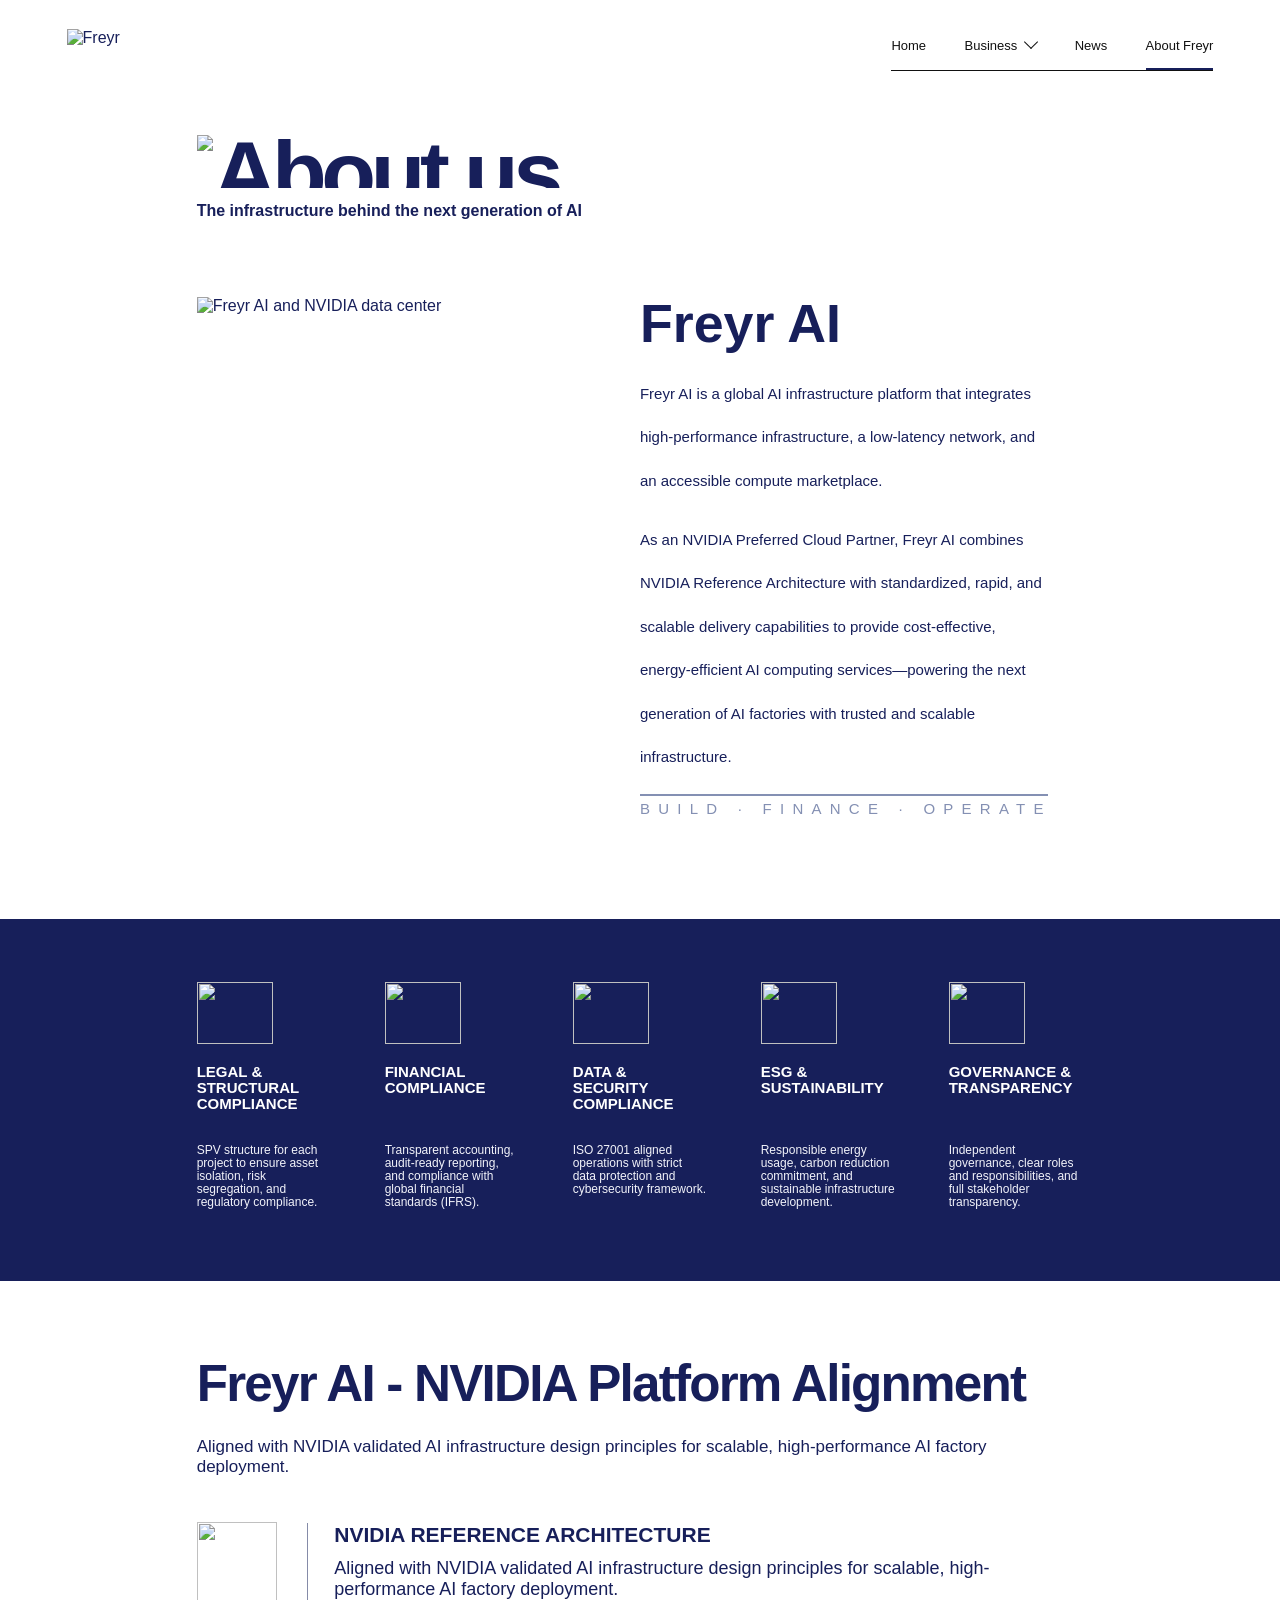
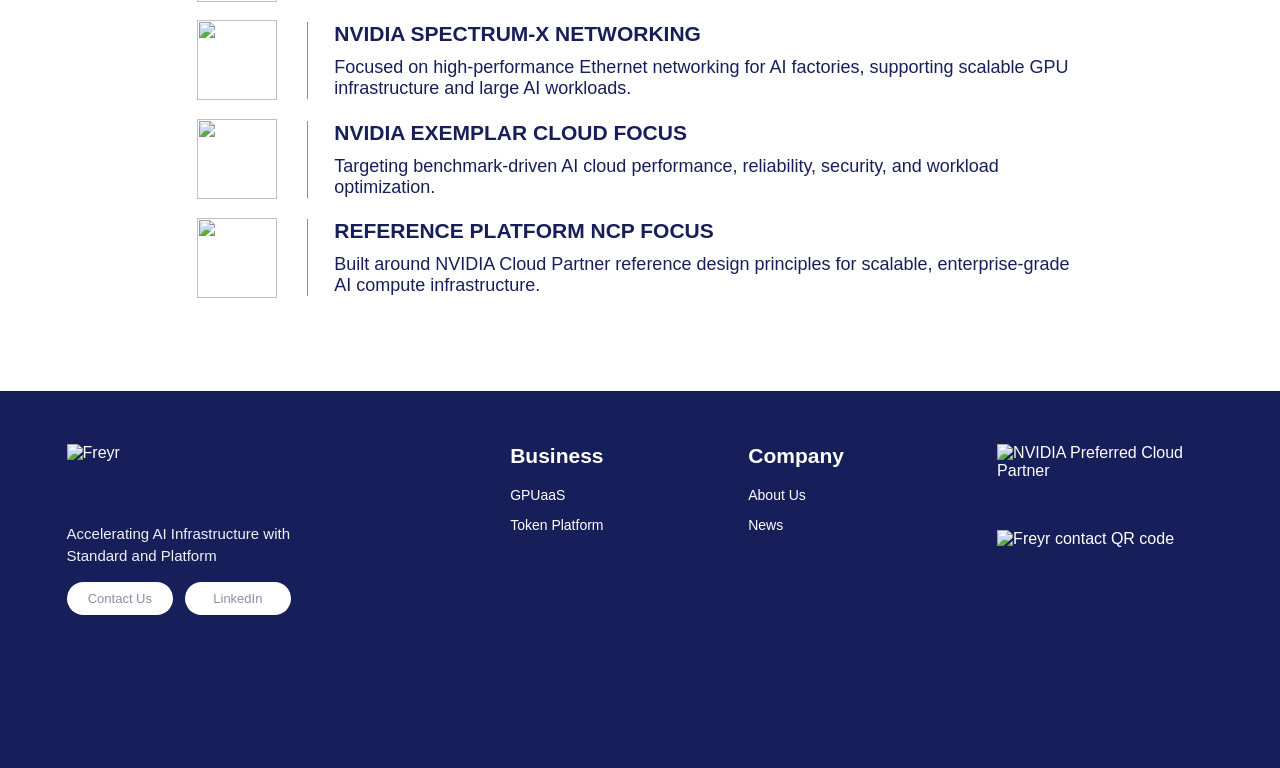
==== commit 86486e03: "Revert "Update About page partner wording to NVIDIA Cloud Partner (Preferred level)" This reverts co" ====
--- a/about/index.html
+++ b/about/index.html
@@ -40,7 +40,7 @@
         <div>
           <h2>Freyr AI</h2>
           <p>Freyr AI is a global AI infrastructure platform that integrates high-performance infrastructure, a low-latency network, and an accessible compute marketplace.</p>
-          <p>As an NVIDIA Cloud Partner (Preferred level), Freyr AI combines NVIDIA Reference Architecture with standardized, rapid, and scalable delivery capabilities to provide cost-effective, energy-efficient AI computing services—powering the next generation of AI factories with trusted and scalable infrastructure.</p>
+          <p>As an NVIDIA Preferred Cloud Partner, Freyr AI combines NVIDIA Reference Architecture with standardized, rapid, and scalable delivery capabilities to provide cost-effective, energy-efficient AI computing services—powering the next generation of AI factories with trusted and scalable infrastructure.</p>
           <p class="letterline">BUILD · FINANCE · OPERATE</p>
         </div>
       </section>
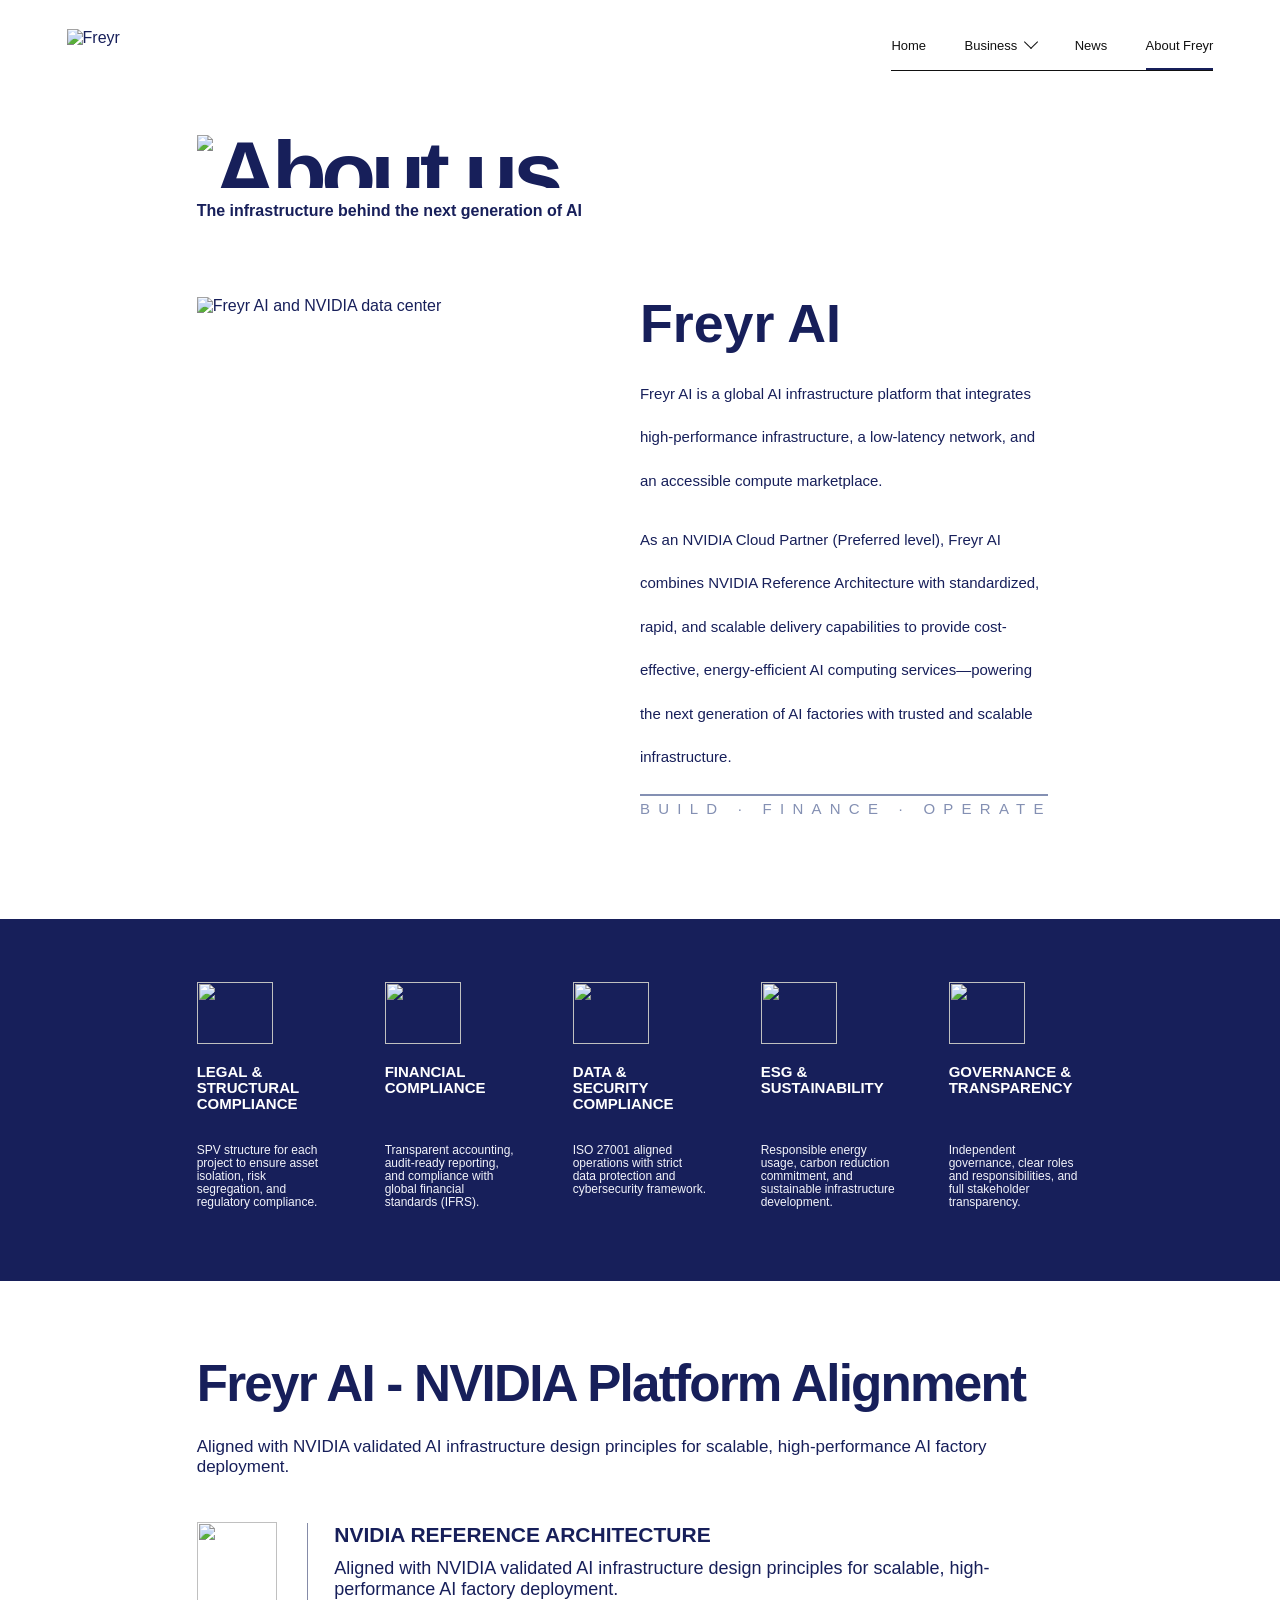
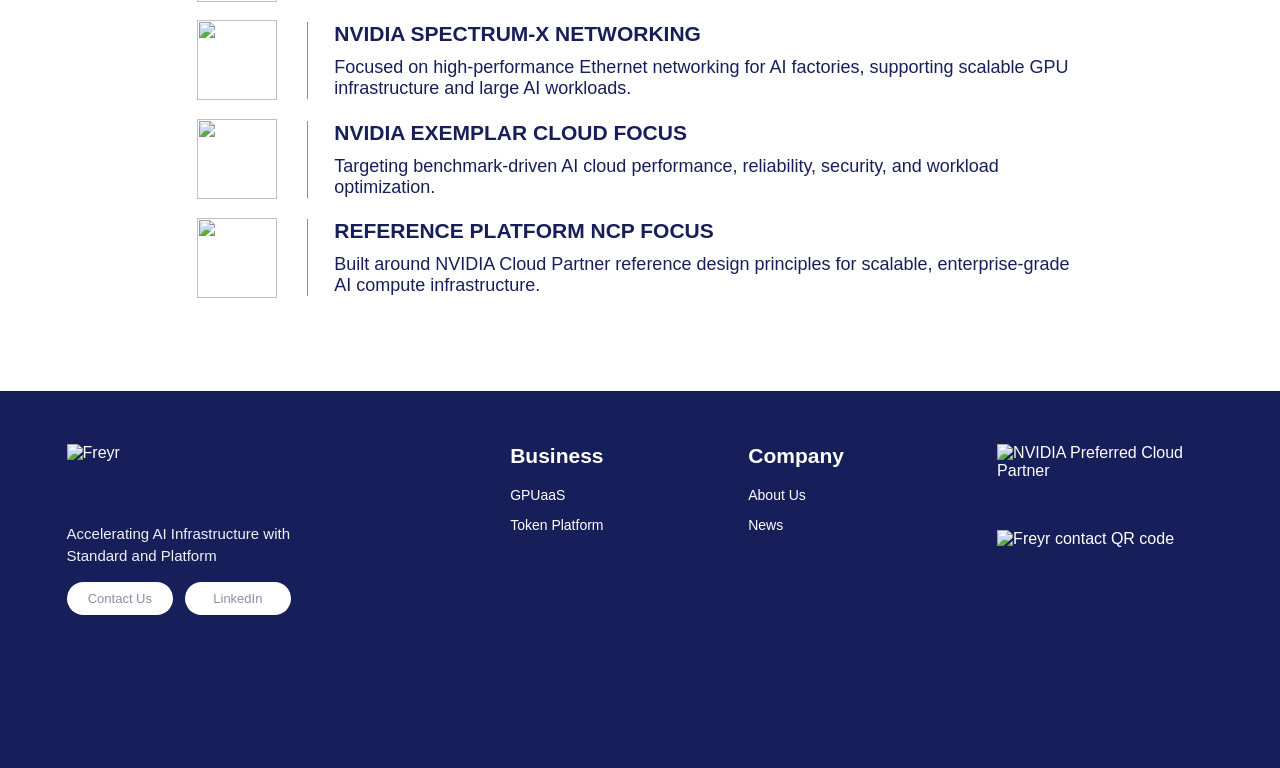
==== commit 64807b49: "Update About page partner wording to NVIDIA Cloud Partner (Preferred level)" ====
--- a/about/index.html
+++ b/about/index.html
@@ -40,7 +40,7 @@
         <div>
           <h2>Freyr AI</h2>
           <p>Freyr AI is a global AI infrastructure platform that integrates high-performance infrastructure, a low-latency network, and an accessible compute marketplace.</p>
-          <p>As an NVIDIA Preferred Cloud Partner, Freyr AI combines NVIDIA Reference Architecture with standardized, rapid, and scalable delivery capabilities to provide cost-effective, energy-efficient AI computing services—powering the next generation of AI factories with trusted and scalable infrastructure.</p>
+          <p>As an NVIDIA Cloud Partner (Preferred level), Freyr AI combines NVIDIA Reference Architecture with standardized, rapid, and scalable delivery capabilities to provide cost-effective, energy-efficient AI computing services—powering the next generation of AI factories with trusted and scalable infrastructure.</p>
           <p class="letterline">BUILD · FINANCE · OPERATE</p>
         </div>
       </section>
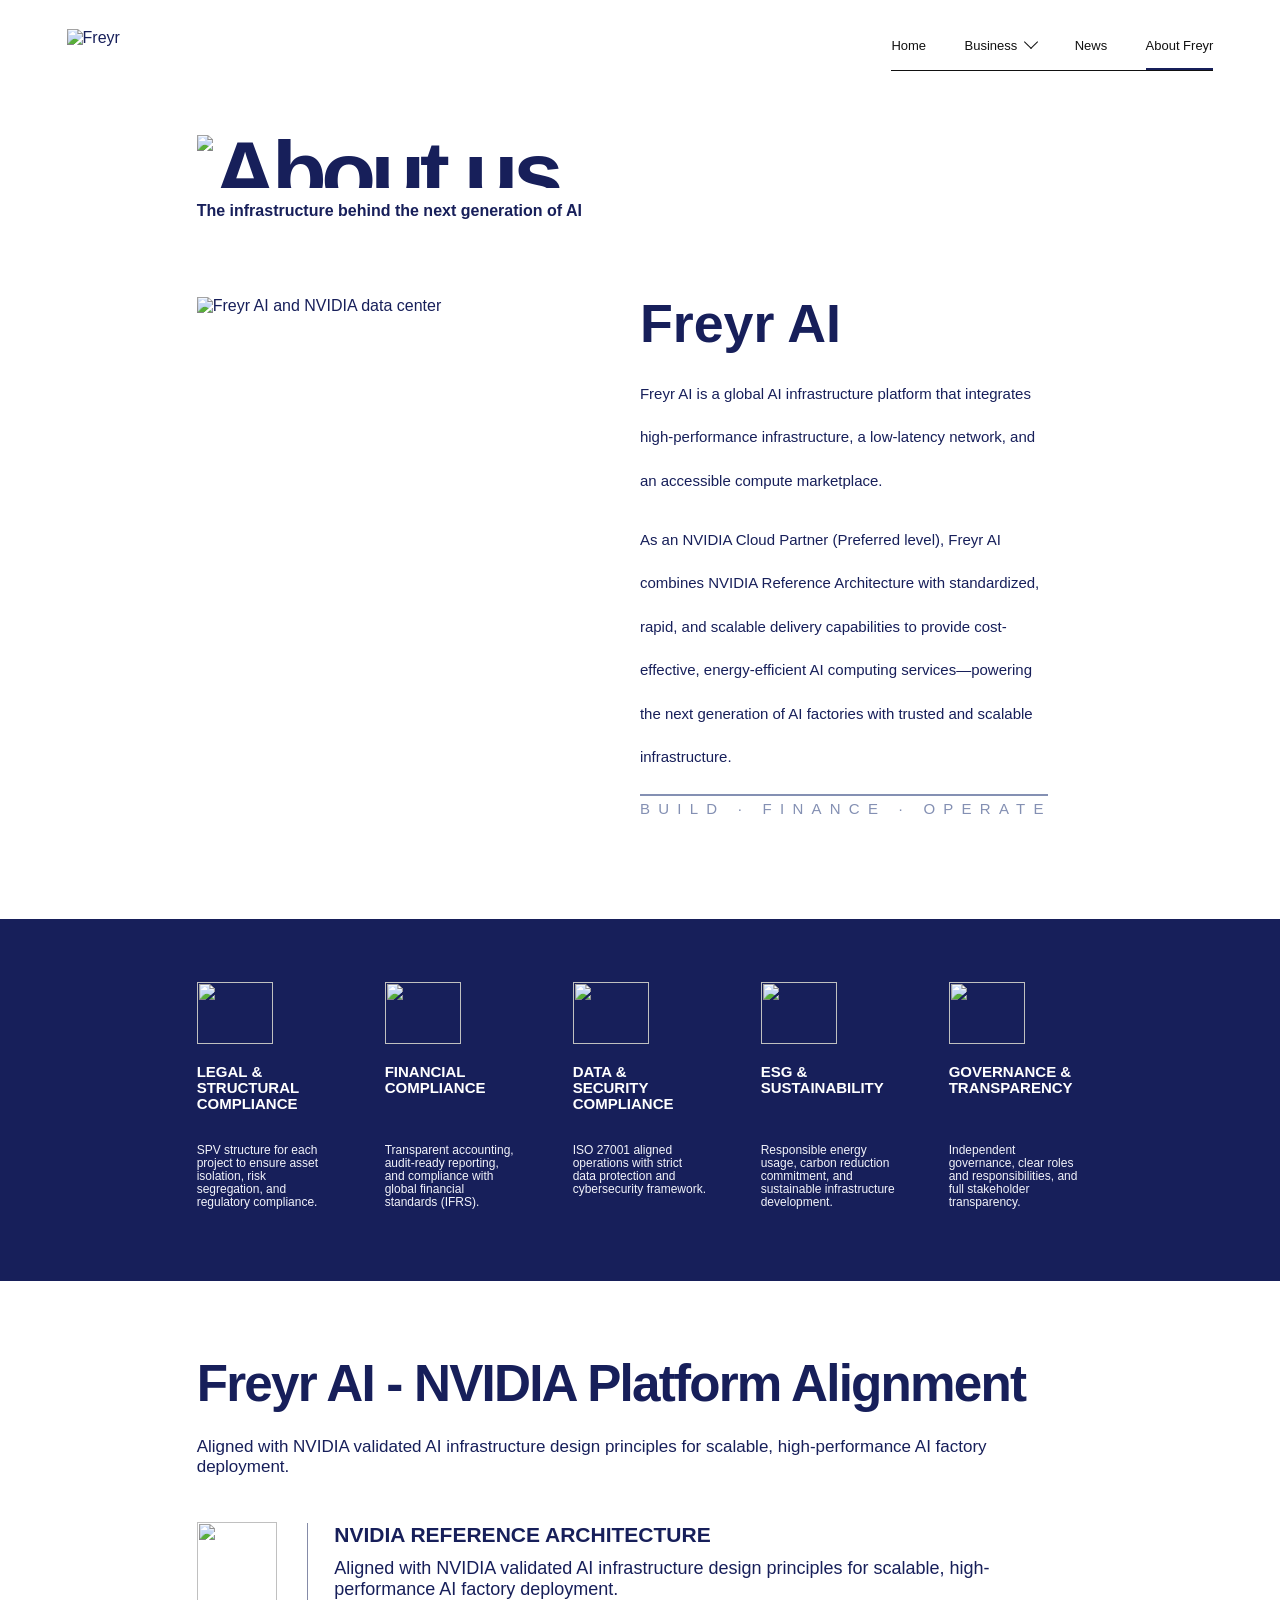
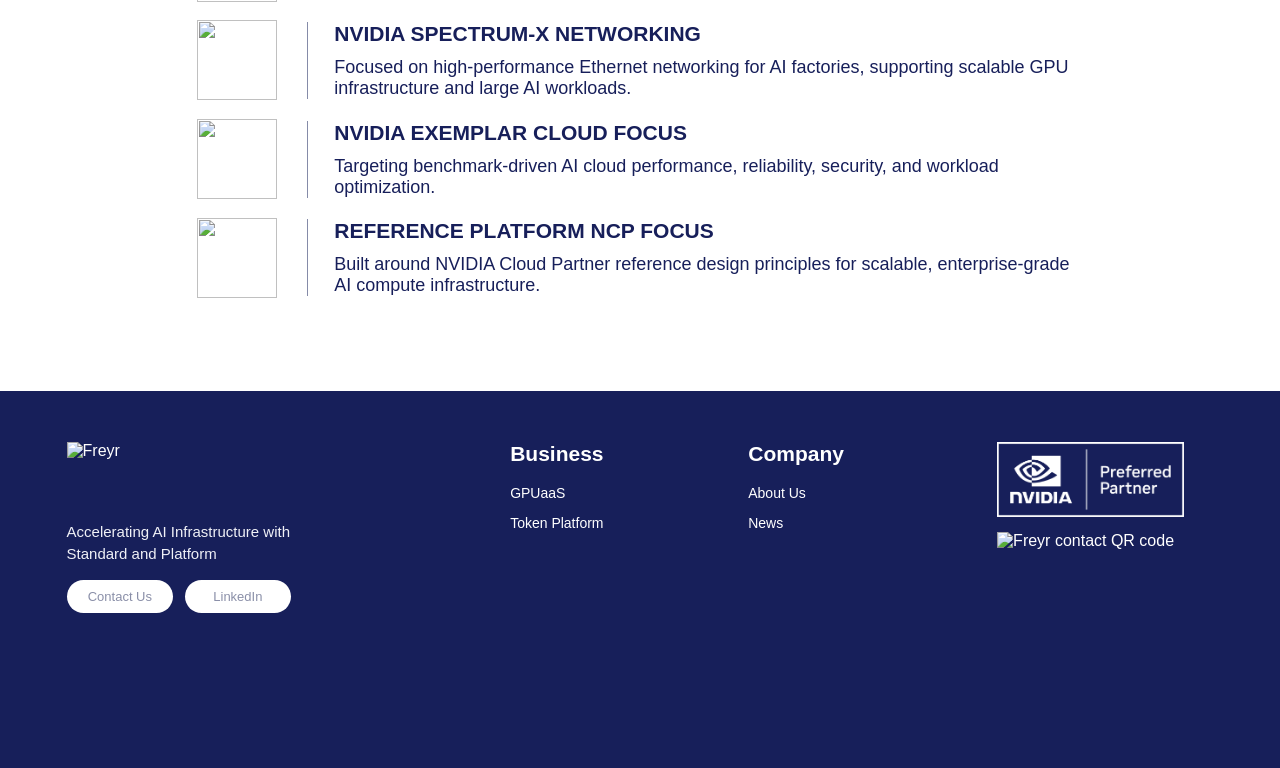
==== commit 59c27fe5: "Replace footer NVIDIA partner badge with new white card artwork Swap public/design/footer-partner.pn" ====
--- a/about/index.html
+++ b/about/index.html
@@ -66,7 +66,7 @@
       <div class="footerLead"><a href="../"><img src="../public/design/logo-white.png" width="379" height="87" alt="Freyr"></a><p>Accelerating AI Infrastructure with<br>Standard and Platform</p><div class="footerActions"><a href="mailto:contactus@freyrtech.ai">Contact Us</a><a href="https://www.linkedin.com/company/freyr-technology-ai/posts/?feedView=all&amp;viewAsMember=true" target="_blank" rel="noopener">LinkedIn</a></div></div>
       <div class="footerColumn"><h2>Business</h2><a href="../business/gpuaas/">GPUaaS</a><a href="https://www.token-exchange-ai.com/" target="_blank" rel="noopener">Token Platform</a></div>
       <div class="footerColumn"><h2>Company</h2><a href="./">About Us</a><a href="../news/">News</a></div>
-      <div class="footerPartner"><img class="footerPartnerBadge" src="../public/design/footer-partner.png" width="345" height="132" alt="NVIDIA Preferred Cloud Partner" loading="lazy"><img class="footerQr" src="../public/design/contact-qr.jpg" width="345" height="342" alt="Freyr contact QR code" loading="lazy"></div>
+      <div class="footerPartner"><img class="footerPartnerBadge" src="../public/design/footer-partner.png" width="1715" height="689" alt="NVIDIA Preferred Cloud Partner" loading="lazy"><img class="footerQr" src="../public/design/contact-qr.jpg" width="345" height="342" alt="Freyr contact QR code" loading="lazy"></div>
     </footer>
   </body>
 </html>
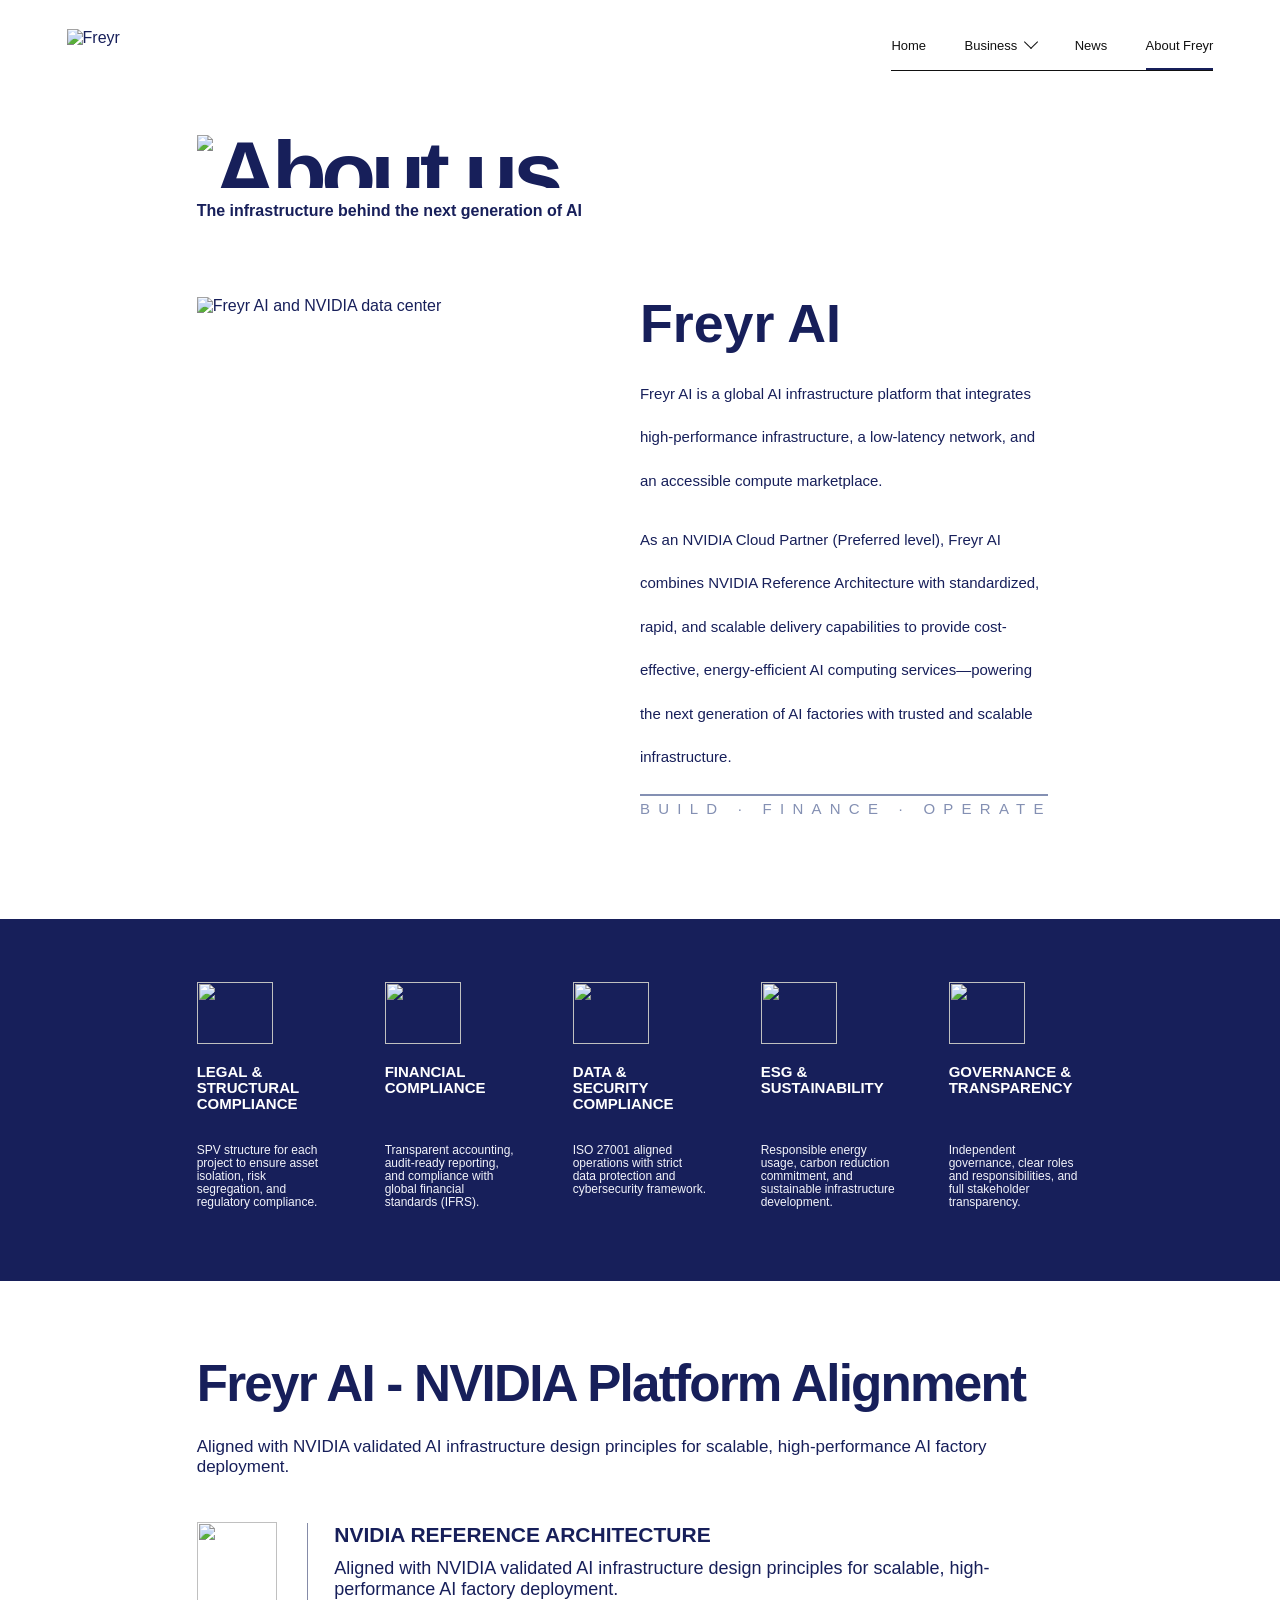
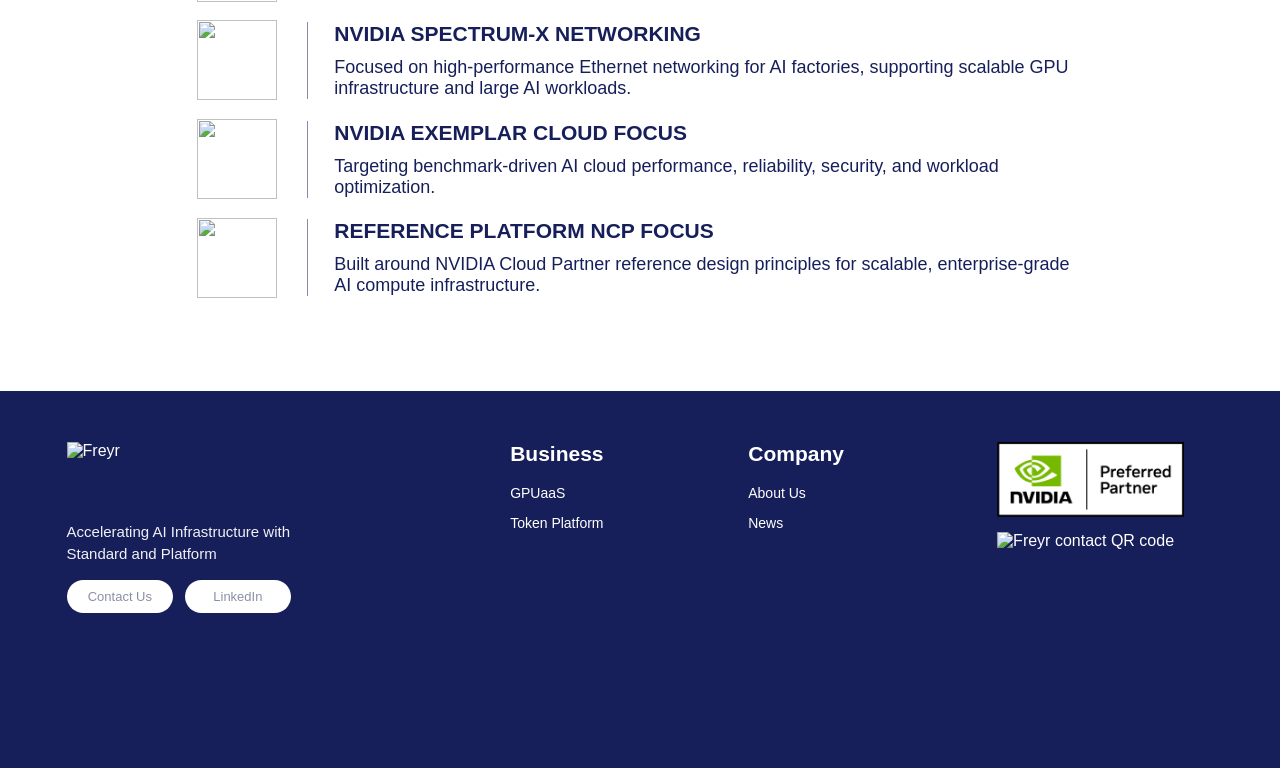
==== commit f79f31cd: "Use the color NVIDIA Preferred Partner badge in the site footer Replace the blank white-card footer " ====
--- a/about/index.html
+++ b/about/index.html
@@ -66,7 +66,7 @@
       <div class="footerLead"><a href="../"><img src="../public/design/logo-white.png" width="379" height="87" alt="Freyr"></a><p>Accelerating AI Infrastructure with<br>Standard and Platform</p><div class="footerActions"><a href="mailto:contactus@freyrtech.ai">Contact Us</a><a href="https://www.linkedin.com/company/freyr-technology-ai/posts/?feedView=all&amp;viewAsMember=true" target="_blank" rel="noopener">LinkedIn</a></div></div>
       <div class="footerColumn"><h2>Business</h2><a href="../business/gpuaas/">GPUaaS</a><a href="https://www.token-exchange-ai.com/" target="_blank" rel="noopener">Token Platform</a></div>
       <div class="footerColumn"><h2>Company</h2><a href="./">About Us</a><a href="../news/">News</a></div>
-      <div class="footerPartner"><img class="footerPartnerBadge" src="../public/design/footer-partner.png" width="1715" height="689" alt="NVIDIA Preferred Cloud Partner" loading="lazy"><img class="footerQr" src="../public/design/contact-qr.jpg" width="345" height="342" alt="Freyr contact QR code" loading="lazy"></div>
+      <div class="footerPartner"><img class="footerPartnerBadge" src="../public/design/footer-partner.png" width="412" height="166" alt="NVIDIA Preferred Partner" loading="lazy"><img class="footerQr" src="../public/design/contact-qr.jpg" width="345" height="342" alt="Freyr contact QR code" loading="lazy"></div>
     </footer>
   </body>
 </html>
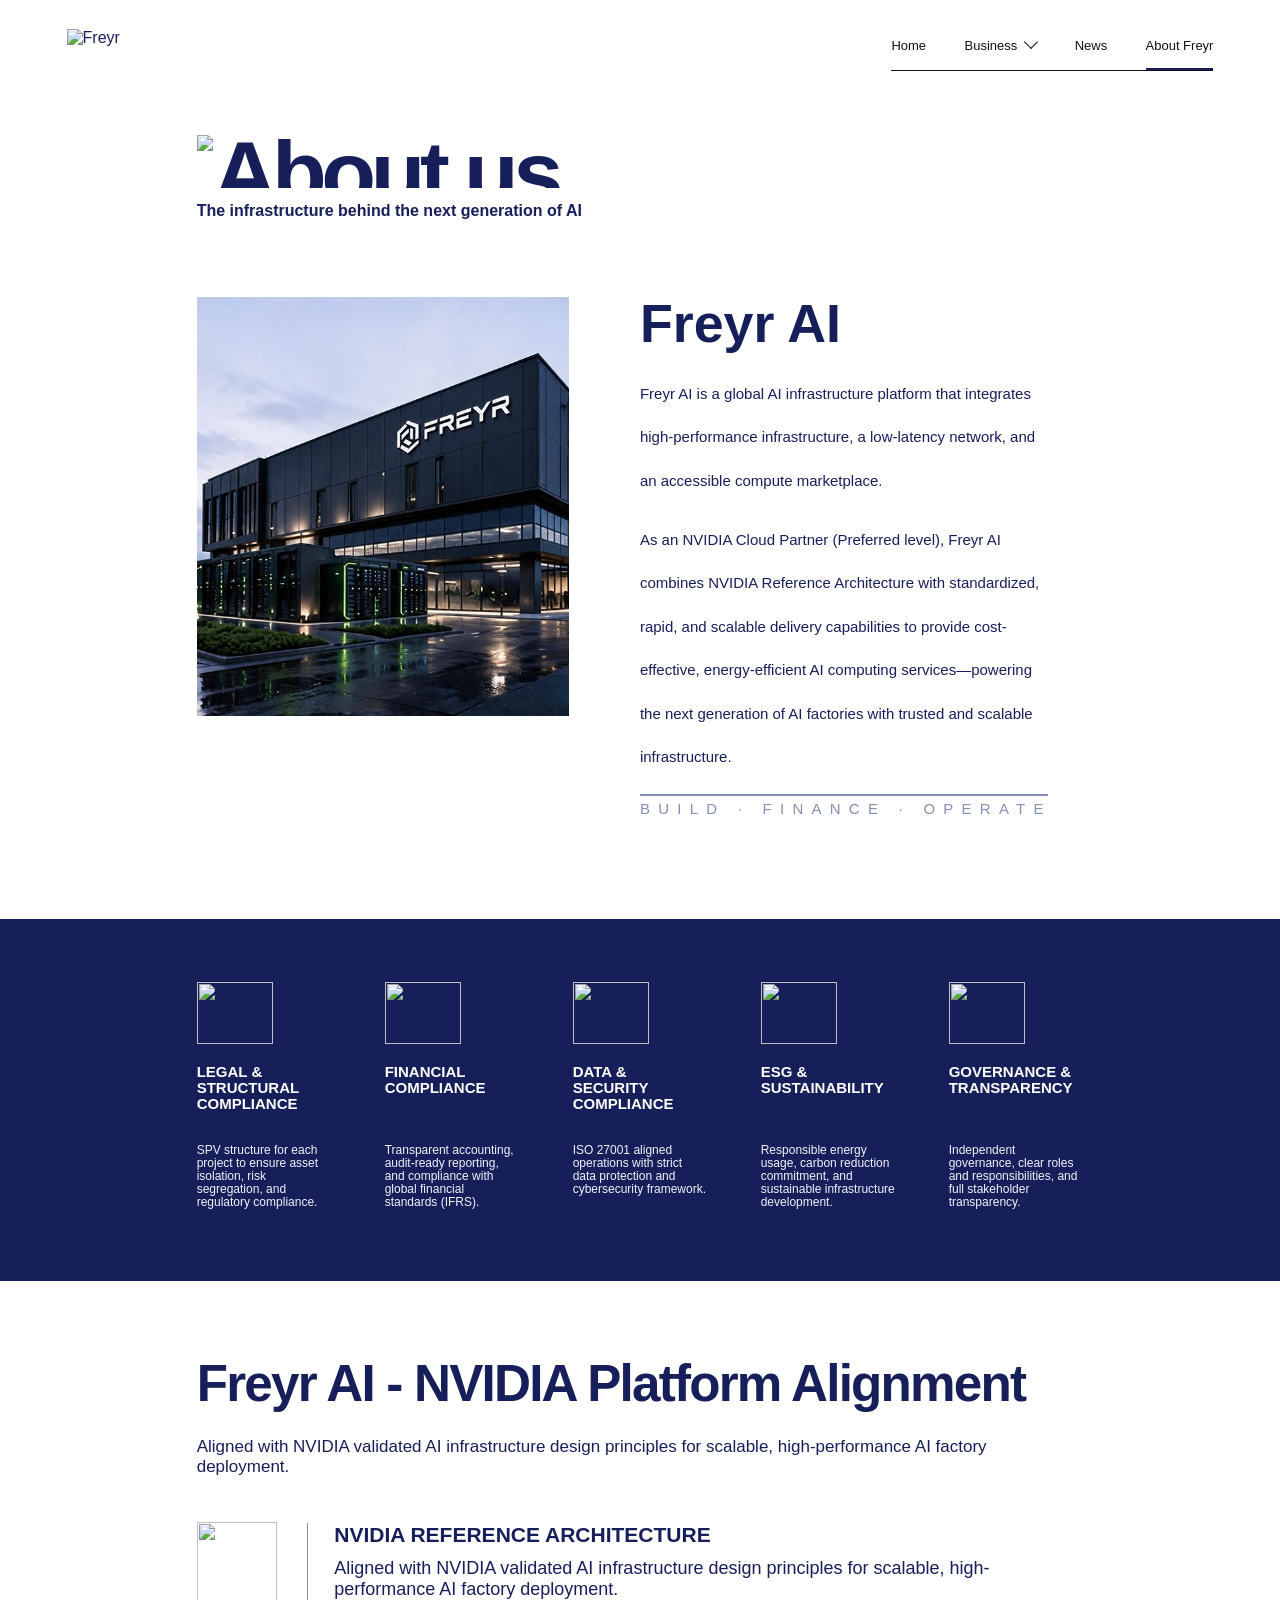
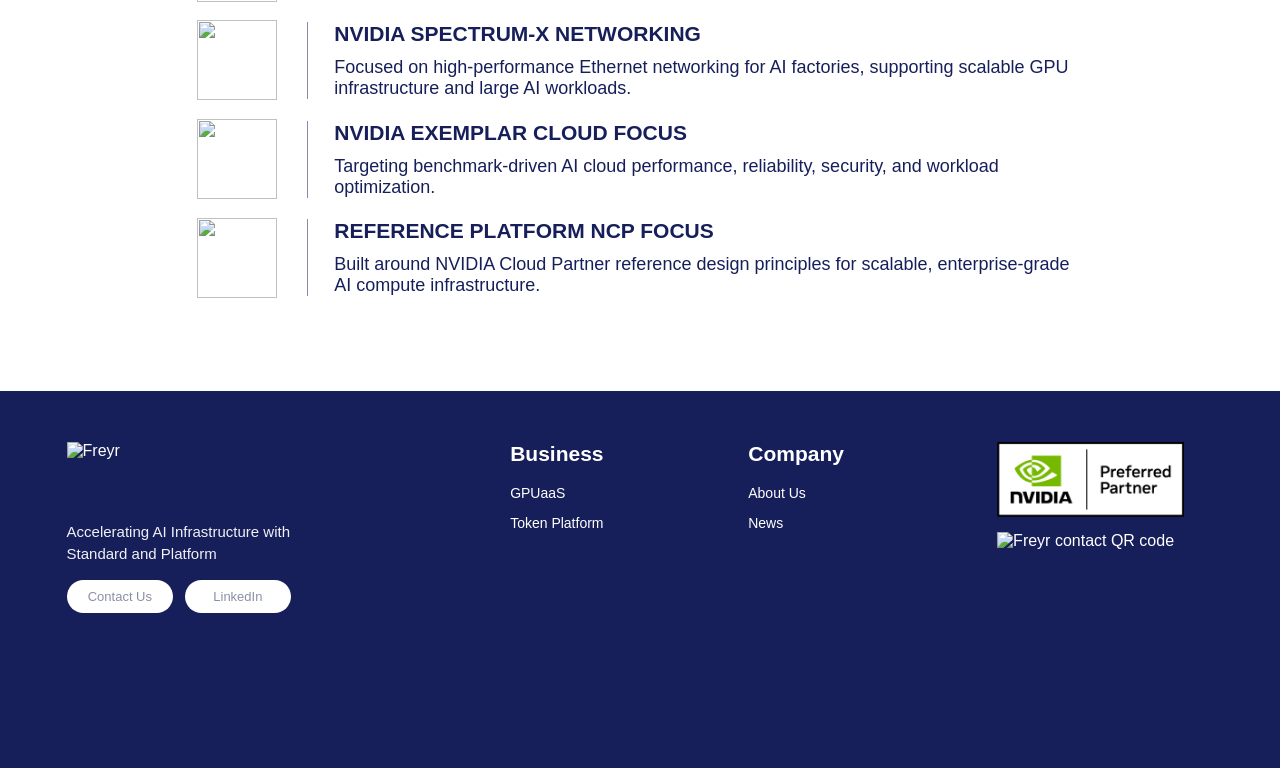
==== commit 311d9dae: "Replace About page building image with new Freyr HQ render Swap public/design/about-building.jpg for" ====
--- a/about/index.html
+++ b/about/index.html
@@ -36,7 +36,7 @@
         </div>
       </section>
       <section class="aboutOverview contentWidth">
-        <img src="../public/design/about-building.jpg" width="558" height="624" alt="Freyr AI and NVIDIA data center" loading="eager">
+        <img src="../public/design/about-building.jpg" width="554" height="624" alt="Freyr AI and NVIDIA data center" loading="eager">
         <div>
           <h2>Freyr AI</h2>
           <p>Freyr AI is a global AI infrastructure platform that integrates high-performance infrastructure, a low-latency network, and an accessible compute marketplace.</p>
